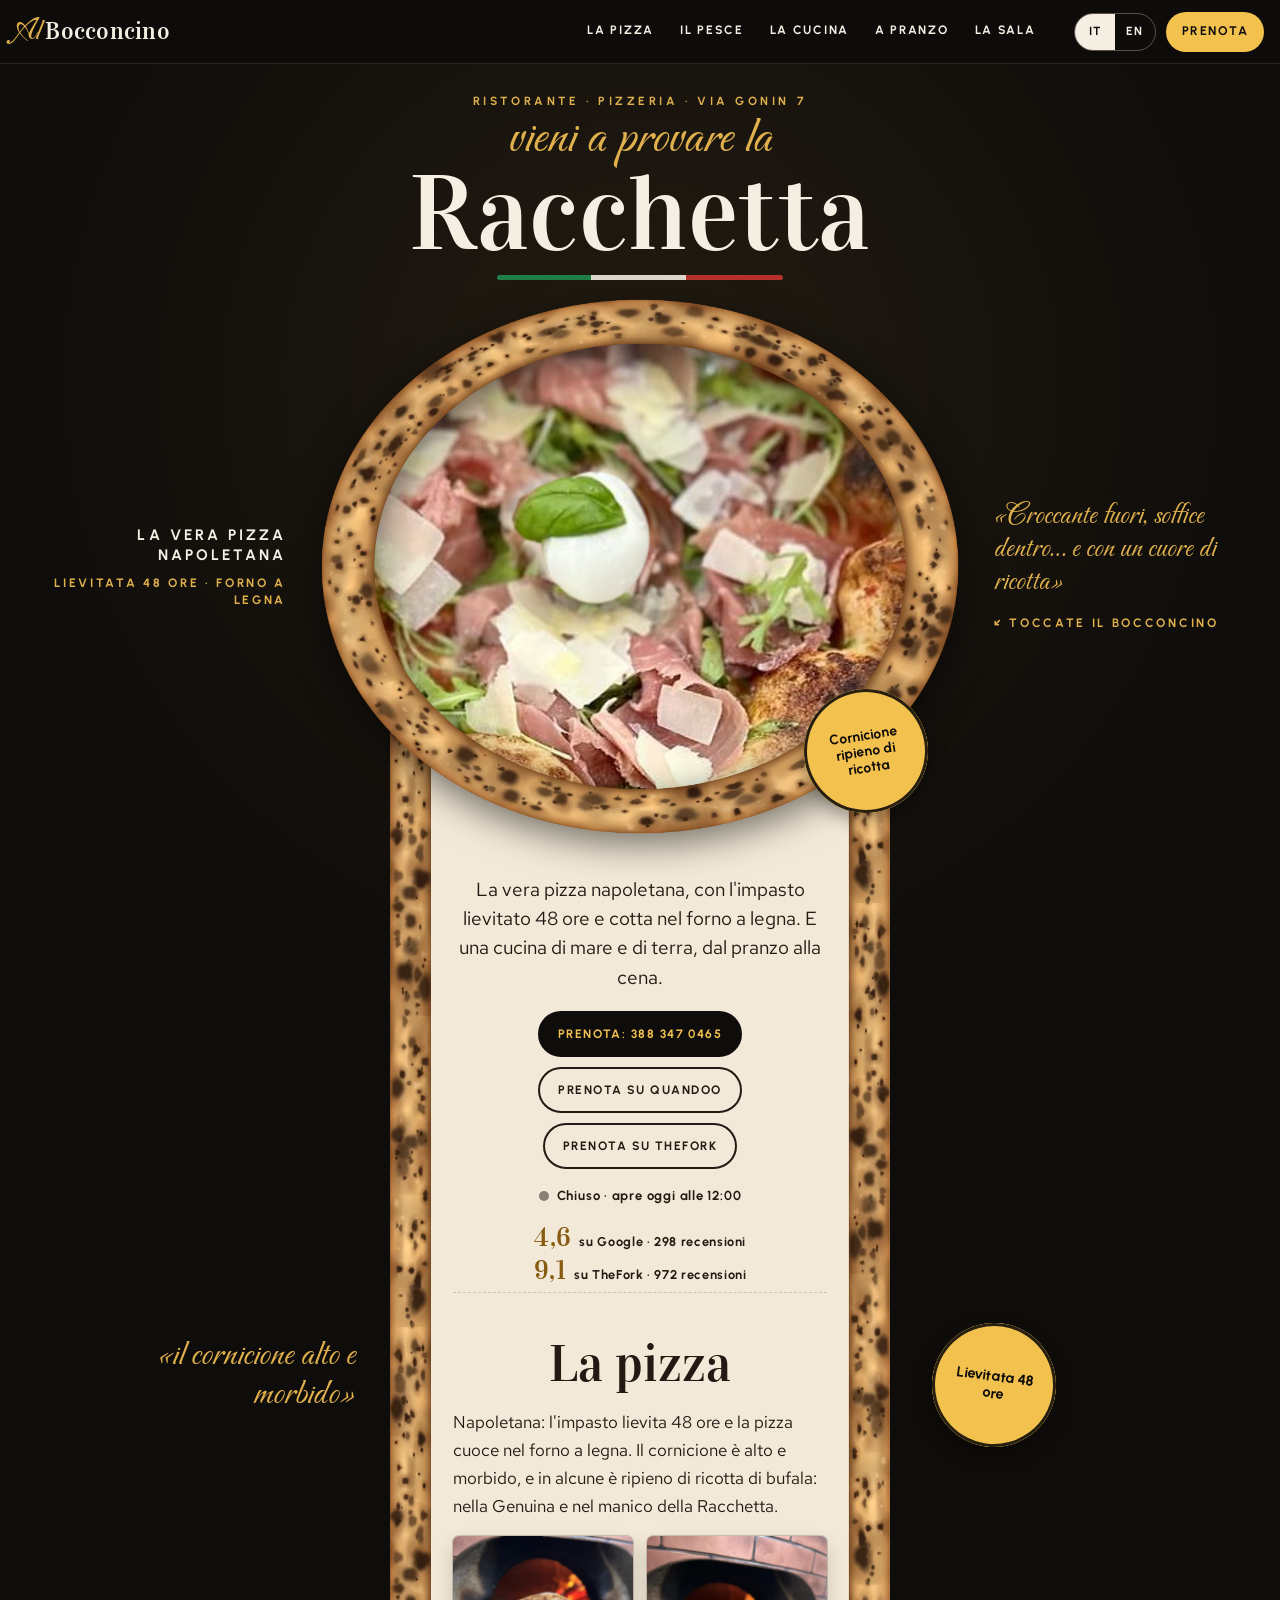
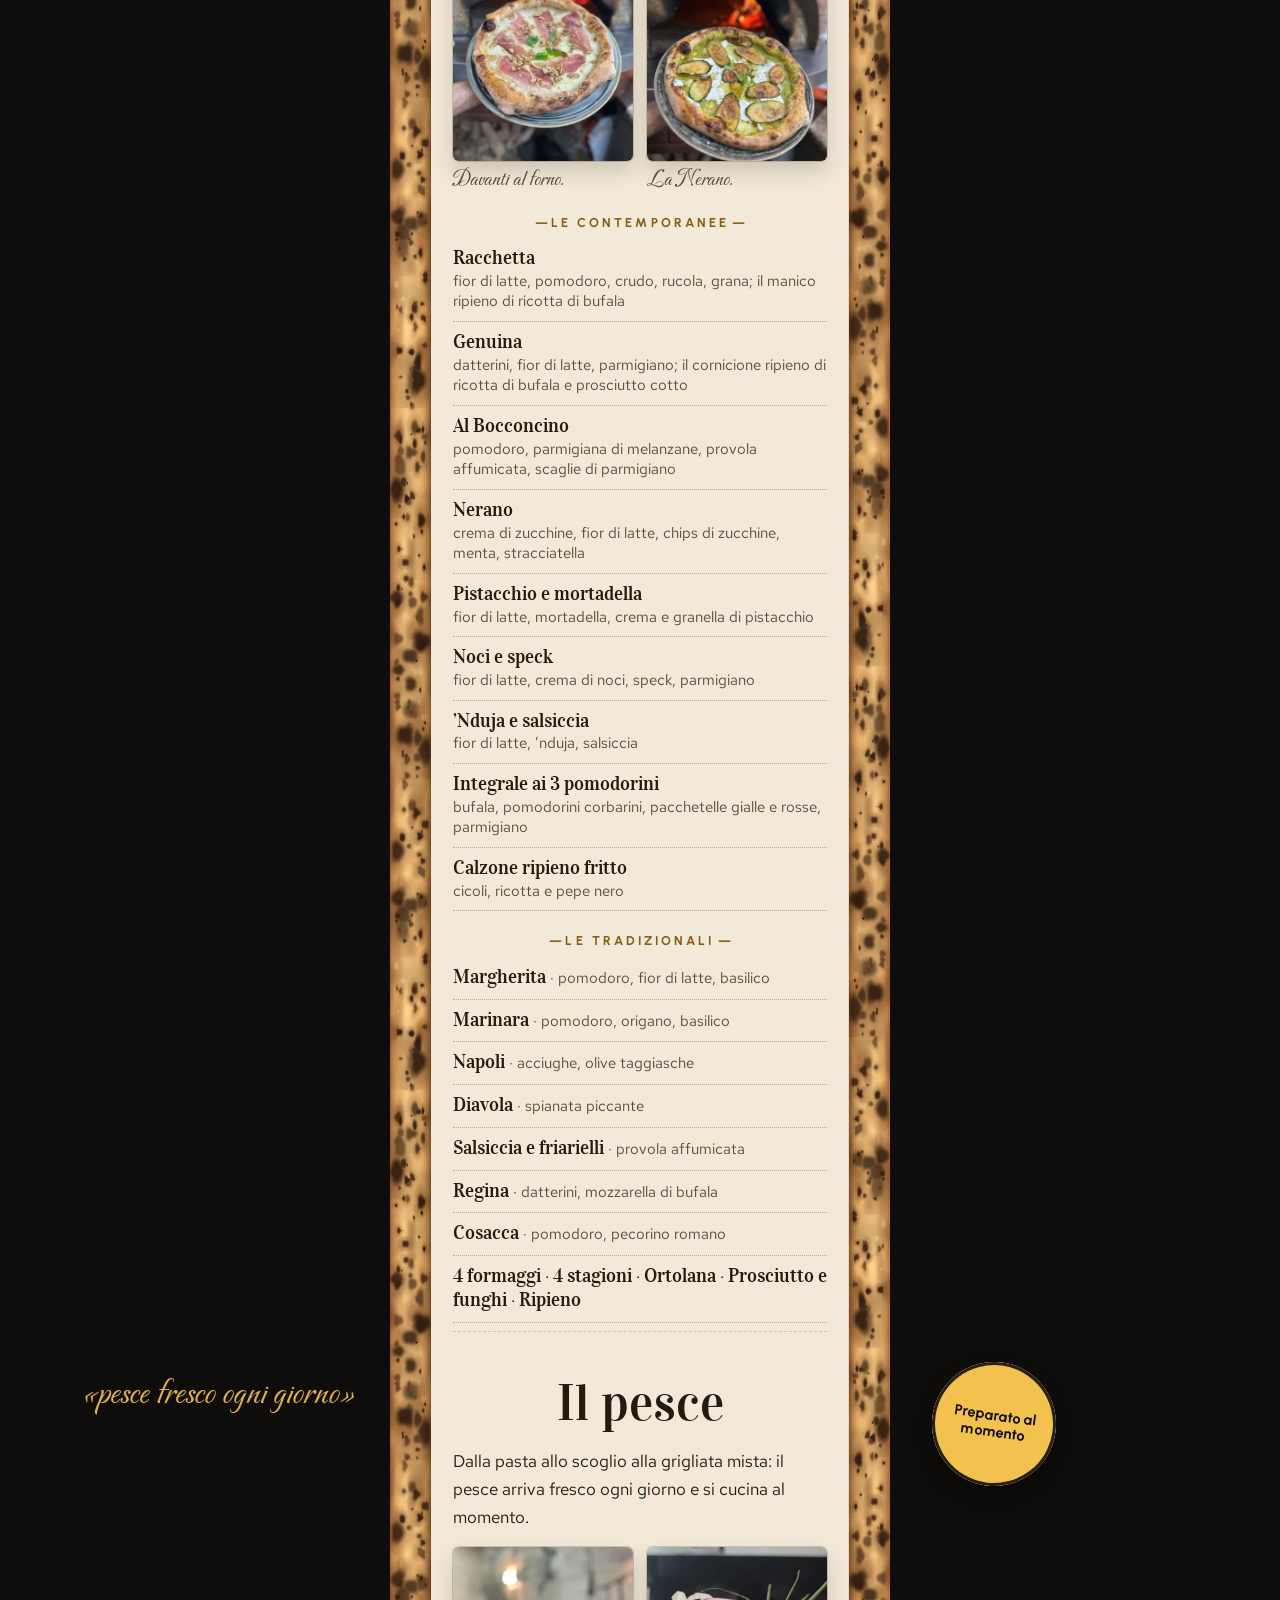
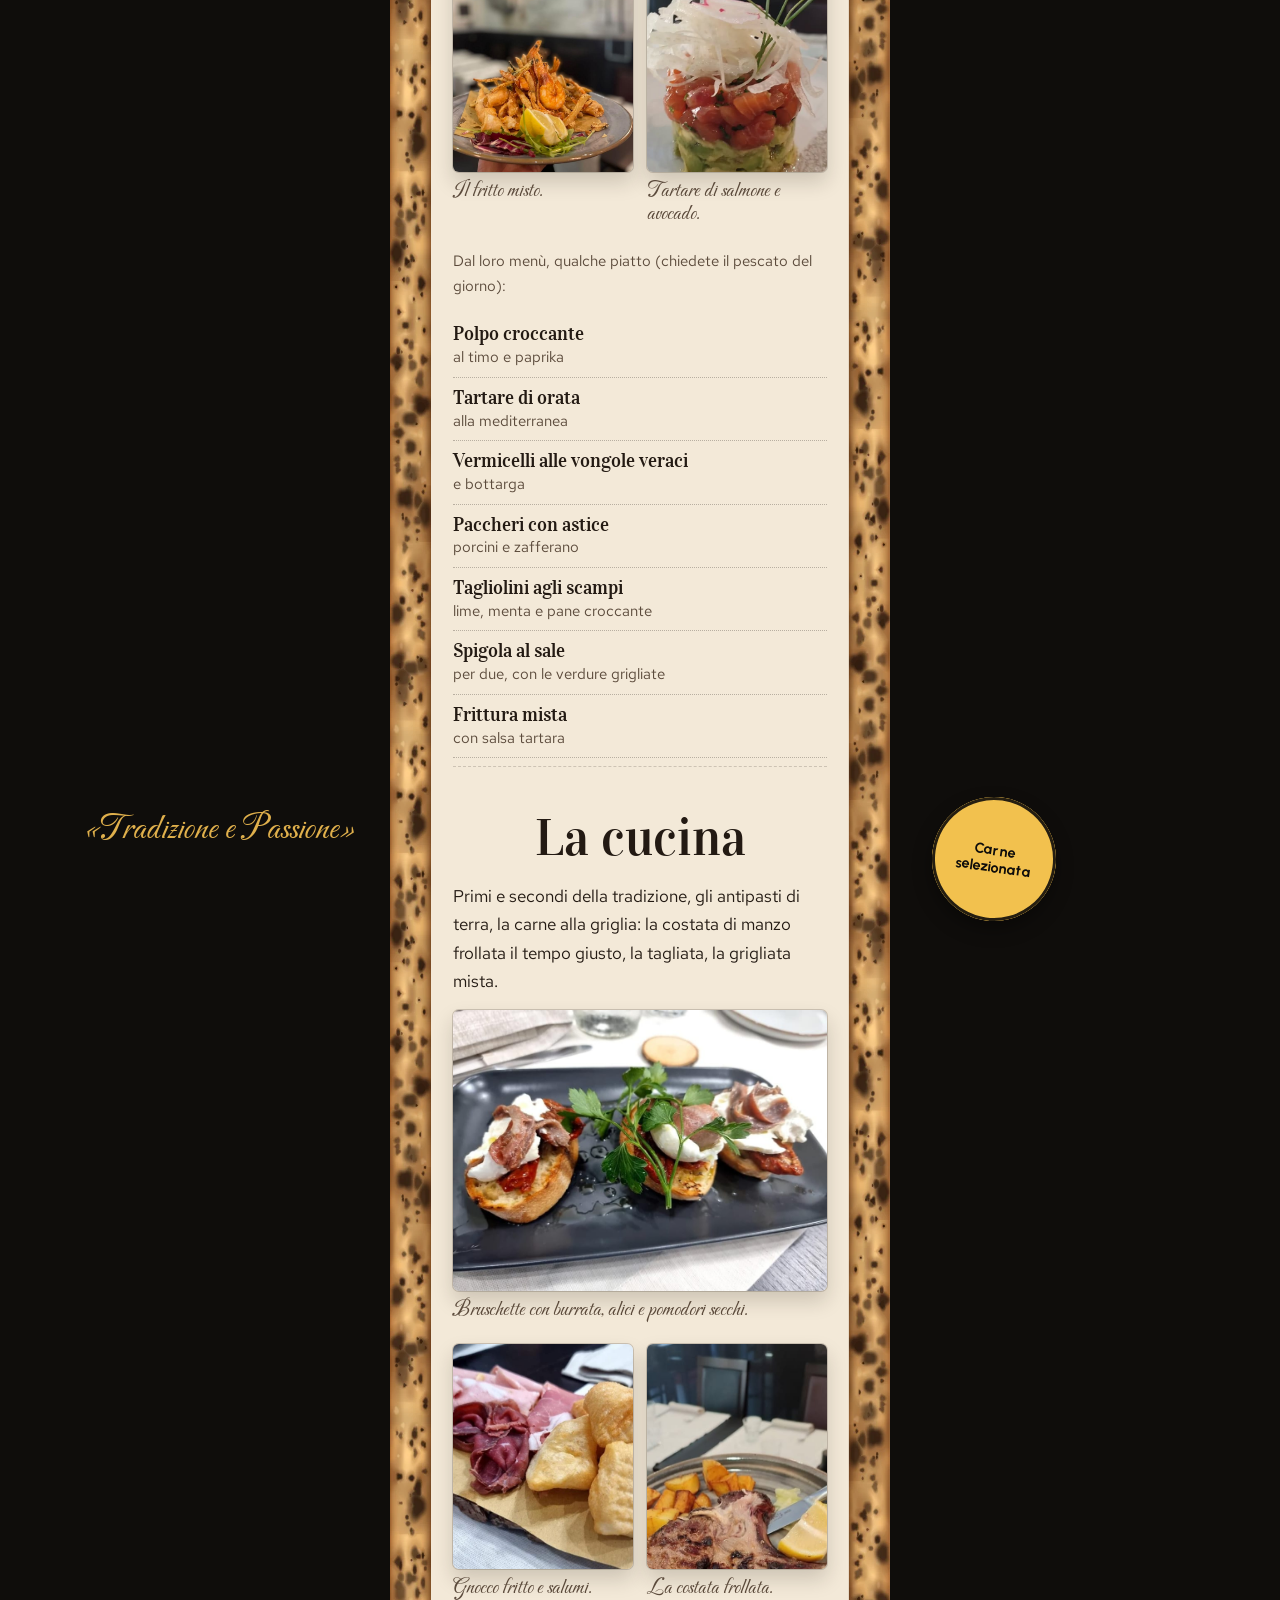
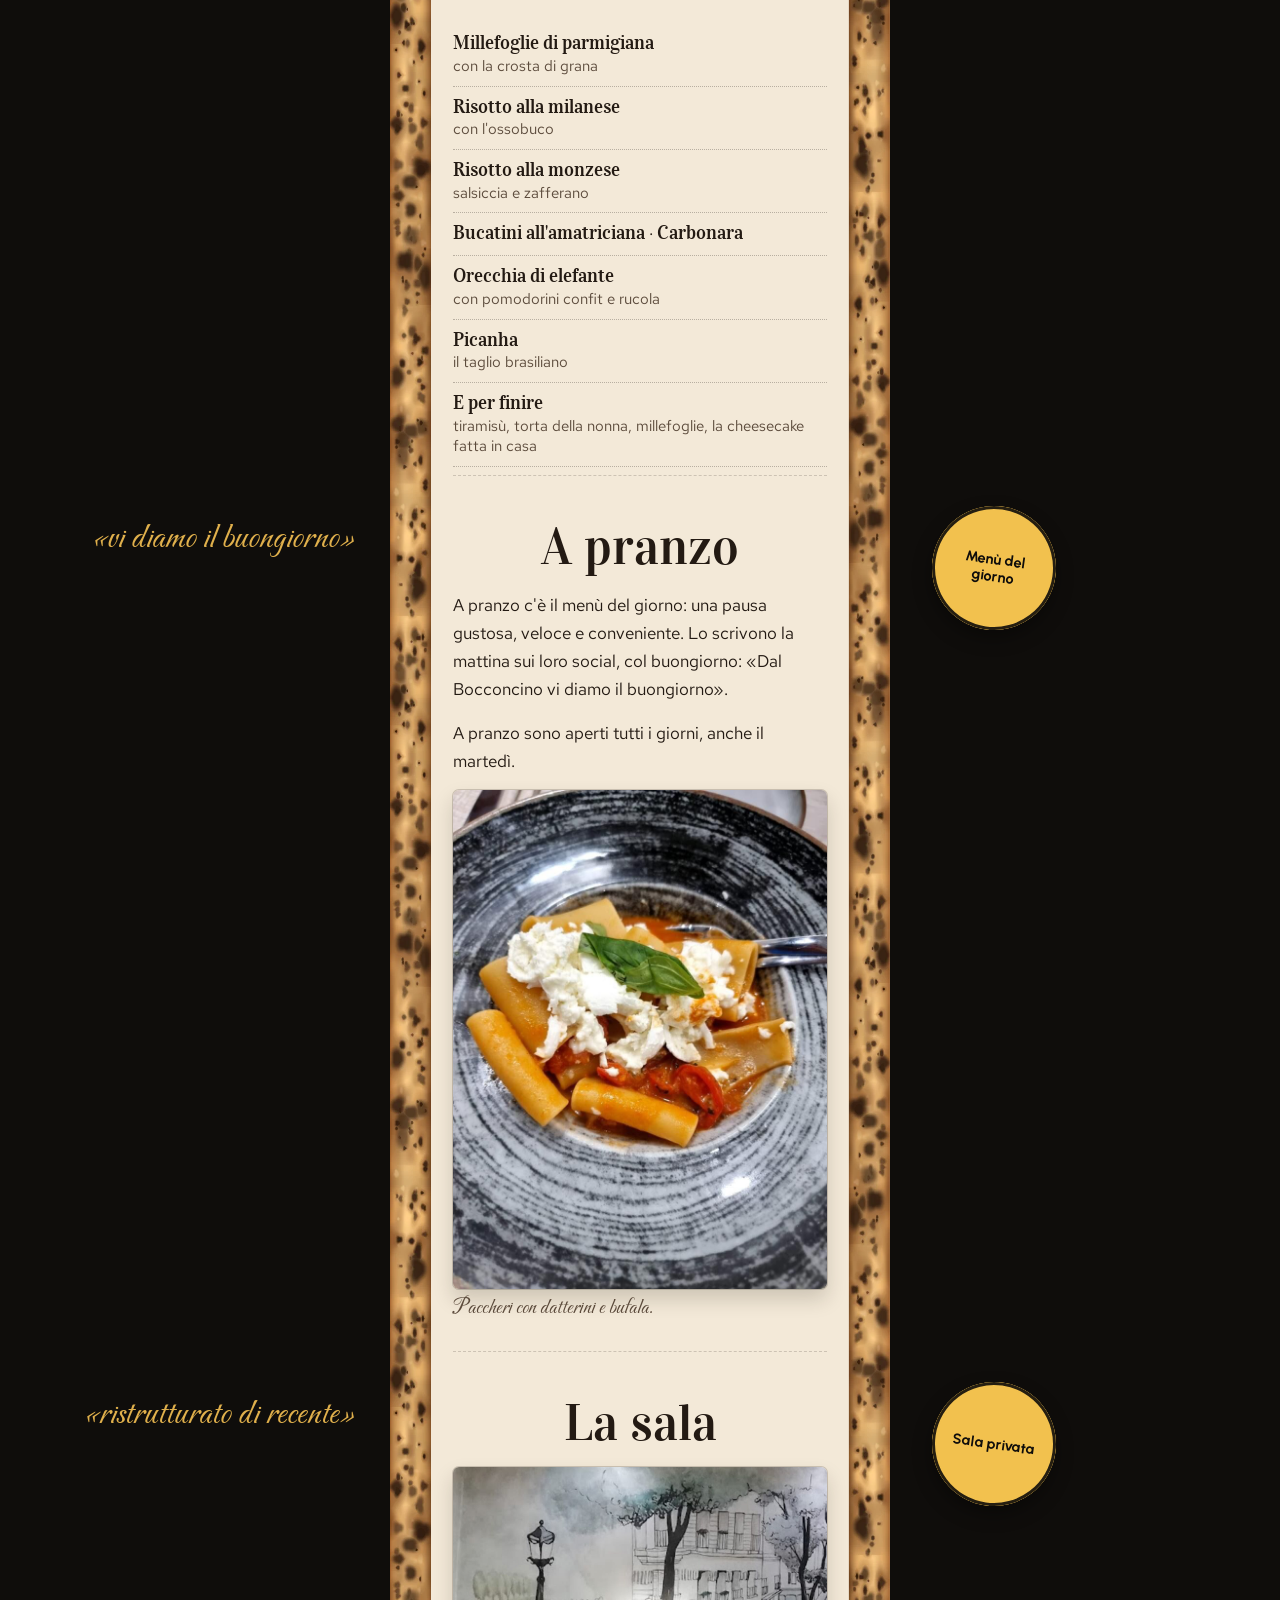
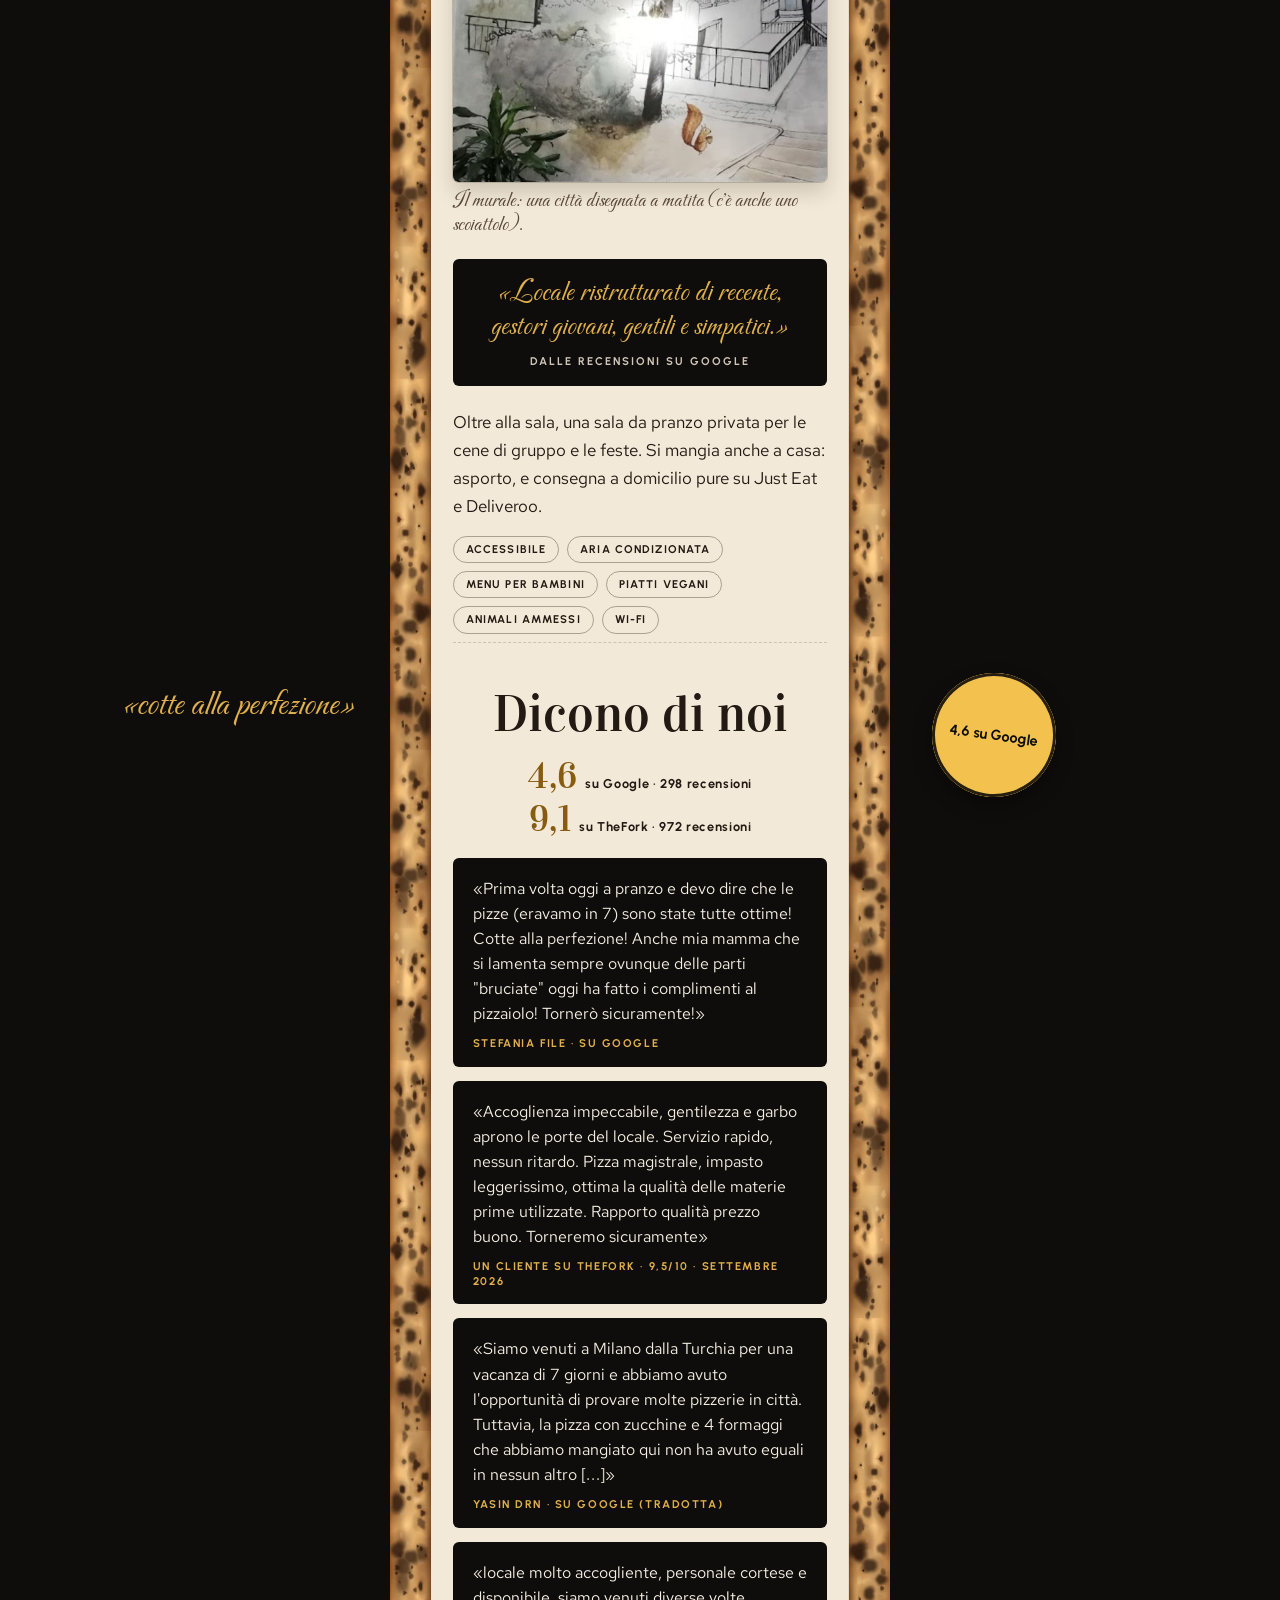
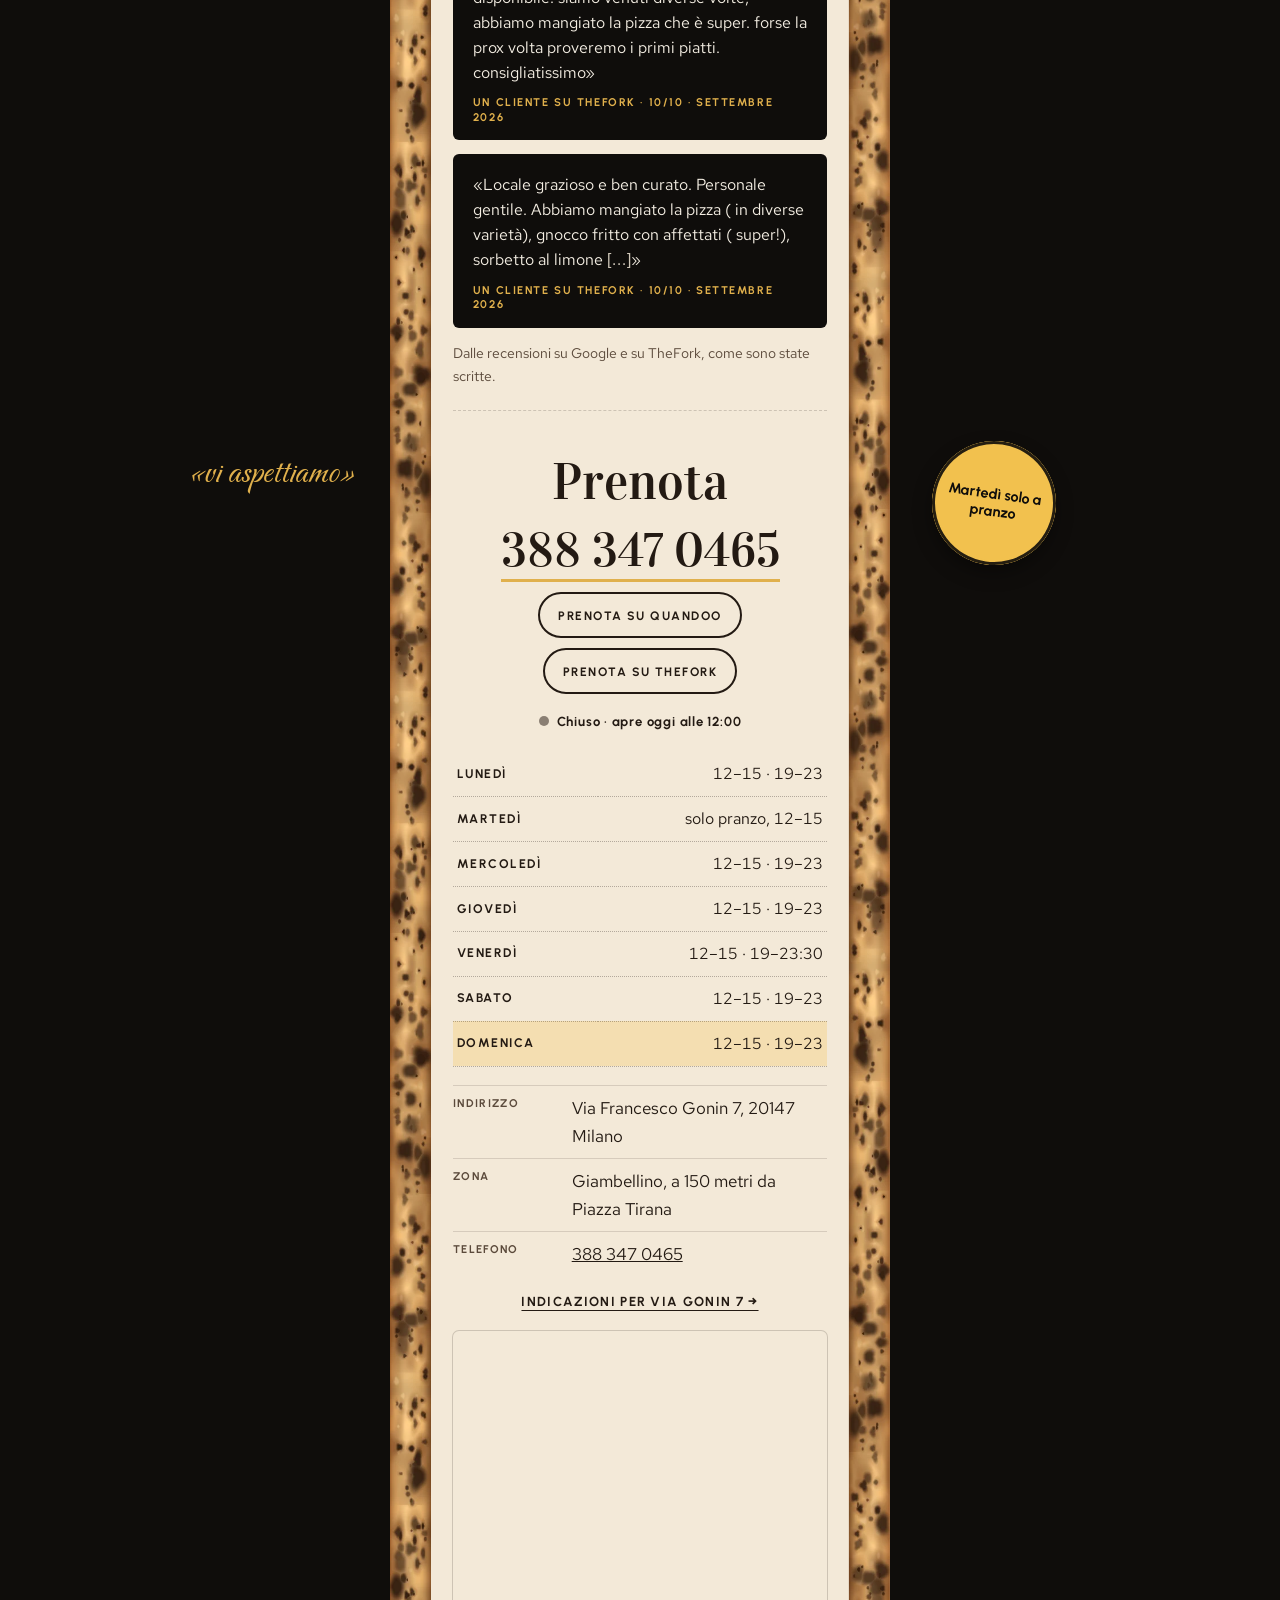
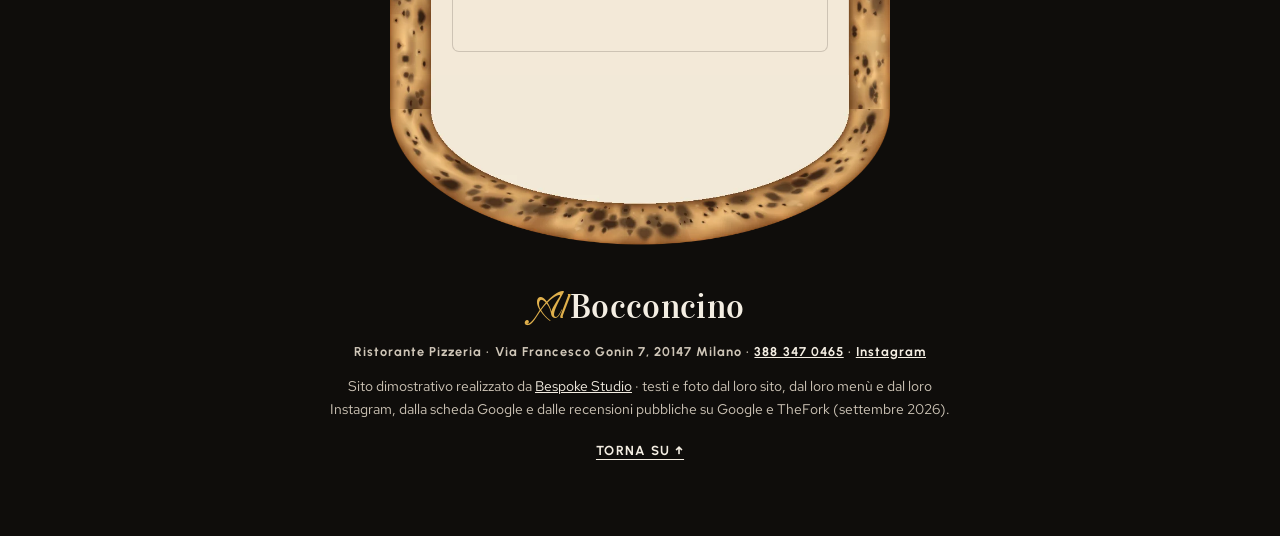
==== index.html @ 48e96467 "Al Bocconcino, Via Gonin 7 — «Vieni a provare la Racchetta.» La pagina è la Racchetta vista dall'alt" ====
<!DOCTYPE html>
<html lang="it" class="no-js">
<head>
<meta charset="utf-8">
<meta name="viewport" content="width=device-width, initial-scale=1">
<script>(function(d){d.classList.remove('no-js');if(!matchMedia('(prefers-reduced-motion: reduce)').matches){d.classList.add('firma-attesa');setTimeout(function(){if(!window.__pallaPronta)d.classList.remove('firma-attesa')},2500)}})(document.documentElement)</script>
<title>Al Bocconcino — Ristorante Pizzeria in Via Gonin 7, Milano · la Racchetta</title>
<meta name="description" content="Al Bocconcino, ristorante pizzeria in Via Francesco Gonin 7 (Giambellino, Milano): la vera pizza napoletana lievitata 48 ore e cotta nel forno a legna, la Racchetta col manico ripieno di ricotta, pesce fresco, carne, il menù del giorno a pranzo. Prenota: 388 347 0465.">
<link rel="canonical" href="https://rotenzark.github.io/al-bocconcino/">
<meta property="og:type" content="website">
<meta property="og:title" content="Al Bocconcino — Vieni a provare la Racchetta.">
<meta property="og:description" content="La vera pizza napoletana, lievitata 48 ore e cotta nel forno a legna. Via Francesco Gonin 7, Milano. Prenota: 388 347 0465.">
<meta property="og:image" content="https://rotenzark.github.io/al-bocconcino/img/og.jpg">
<meta property="og:url" content="https://rotenzark.github.io/al-bocconcino/">
<meta property="og:locale" content="it_IT">
<meta name="twitter:card" content="summary_large_image">
<meta name="theme-color" content="#0F0D0B">
<link rel="icon" href="img/favicon.svg" type="image/svg+xml">
<link rel="icon" href="img/favicon-32.png" sizes="32x32" type="image/png">
<link rel="apple-touch-icon" href="img/apple-touch-icon.png">
<link rel="preconnect" href="https://fonts.googleapis.com">
<link rel="preconnect" href="https://fonts.gstatic.com" crossorigin>
<link href="https://fonts.googleapis.com/css2?family=Carattere&amp;family=Red+Hat+Text:ital,wght@0,400;0,500;0,700;1,400&amp;family=Urbanist:wght@600;700&amp;family=Vidaloka&amp;display=swap" rel="stylesheet">
<link rel="stylesheet" href="css/styles.css?v=1">
<!-- BOCCONCINO:INIZIO -->
<style>:root{--foto-off:7%;--foto-lato:86%}.bocconcino{left:29.2%;top:30.995%;width:24%;height:27.083%}.bocconcino__img{transform-origin:57.5% 94.74%}.bocconcino__ombra{left:57.5%;top:94.74%}</style>
<!-- BOCCONCINO:FINE -->
<script src="https://cdn.jsdelivr.net/npm/gsap@3.12.5/dist/gsap.min.js" defer></script>
<script src="https://cdn.jsdelivr.net/npm/gsap@3.12.5/dist/ScrollTrigger.min.js" defer></script>
<script src="js/main.js?v=1" defer></script>
<script type="application/ld+json">
{"@context":"https://schema.org","@type":"Restaurant","name":"Al Bocconcino Ristorante Pizzeria","alternateName":["Al Bocconcino"],"description":"Ristorante pizzeria in Via Francesco Gonin 7 a Milano: pizza napoletana lievitata 48 ore e cotta nel forno a legna, la Racchetta col manico ripieno di ricotta, pesce fresco, carne selezionata, cucina italiana tradizionale, menù del giorno a pranzo.","url":"https://rotenzark.github.io/al-bocconcino/","image":"https://rotenzark.github.io/al-bocconcino/img/og.jpg","telephone":"+39 388 347 0465","servesCuisine":["Pizza napoletana","Italiana","Pesce","Carne"],"priceRange":"€€","acceptsReservations":true,"address":{"@type":"PostalAddress","streetAddress":"Via Francesco Gonin 7","postalCode":"20147","addressLocality":"Milano","addressRegion":"MI","addressCountry":"IT"},"geo":{"@type":"GeoCoordinates","latitude":45.4438262,"longitude":9.1278366},"openingHoursSpecification":[{"@type":"OpeningHoursSpecification","dayOfWeek":["Monday","Tuesday","Wednesday","Thursday","Friday","Saturday","Sunday"],"opens":"12:00","closes":"15:00"},{"@type":"OpeningHoursSpecification","dayOfWeek":["Monday","Wednesday","Thursday","Saturday","Sunday"],"opens":"19:00","closes":"23:00"},{"@type":"OpeningHoursSpecification","dayOfWeek":"Friday","opens":"19:00","closes":"23:30"}],"sameAs":["https://www.instagram.com/ristorante_albocconcino/","https://al-bocconcino.eatbu.com/"]}
</script>
<script type="application/ld+json">
{"@context":"https://schema.org","@type":"FAQPage","mainEntity":[
{"@type":"Question","name":"Come si prenota da Al Bocconcino?","acceptedAnswer":{"@type":"Answer","text":"Al telefono, 388 347 0465, oppure online su Quandoo o su TheFork."}},
{"@type":"Question","name":"Quali sono gli orari?","acceptedAnswer":{"@type":"Answer","text":"Tutti i giorni a pranzo, 12–15; la sera 19–23, il venerdì fino alle 23:30. Il martedì solo a pranzo."}},
{"@type":"Question","name":"Che cos'è la Racchetta?","acceptedAnswer":{"@type":"Answer","text":"Una pizza napoletana a forma di racchetta: fior di latte, pomodoro, crudo, rucola e grana, e il manico ripieno di ricotta di bufala."}},
{"@type":"Question","name":"Fate asporto e consegna?","acceptedAnswer":{"@type":"Answer","text":"Sì: asporto, e consegna a domicilio anche su Just Eat e Deliveroo."}}
]}
</script>
</head>
<body>

<a class="salta-al-testo" href="#pizza" data-i18n="m.salta">Vai al contenuto</a>

<header class="testata">
  <a class="marchio" href="#racchetta" aria-label="Al Bocconcino, torna all'inizio" data-i18n-aria="m.top">
    <span class="marchio__al">Al</span><span class="marchio__nome">Bocconcino</span>
  </a>
  <nav id="mainNav" class="voci" aria-label="Sezioni" data-i18n-aria="m.sezioni">
    <a href="#pizza" data-i18n="v.pizza">La pizza</a>
    <a href="#pesce" data-i18n="v.pesce">Il pesce</a>
    <a href="#cucina" data-i18n="v.cucina">La cucina</a>
    <a href="#pranzo" data-i18n="v.pranzo">A pranzo</a>
    <a href="#sala" data-i18n="v.sala">La sala</a>
  </nav>
  <div class="testata__destra">
    <div class="lingue" role="group" aria-label="Lingua" data-i18n-aria="m.lingua">
      <button type="button" data-lang="it" aria-pressed="true">IT</button>
      <button type="button" data-lang="en" aria-pressed="false">EN</button>
    </div>
    <a class="testata__prenota" href="tel:+393883470465"><span data-i18n="t.prenota">Prenota</span></a>
    <button id="burger" class="burger" type="button" aria-expanded="false" aria-controls="indiceMobile" aria-label="Apri il menu" data-i18n-aria="m.menu"><span></span><span></span><span></span></button>
  </div>
</header>

<nav id="indiceMobile" class="indice-mobile" hidden aria-label="Sezioni" data-i18n-aria="m.sezioni">
  <a href="#pizza" data-i18n="v.pizza">La pizza</a>
  <a href="#pesce" data-i18n="v.pesce">Il pesce</a>
  <a href="#cucina" data-i18n="v.cucina">La cucina</a>
  <a href="#pranzo" data-i18n="v.pranzo">A pranzo</a>
  <a href="#sala" data-i18n="v.sala">La sala</a>
  <a href="#prenota" data-i18n="v.prenota">Prenota</a>
</nav>

<main>

<!-- ══════ LA TESTA — la loro locandina: il titolo, la Racchetta vista dall'alto, le note intorno ══════ -->
<section id="racchetta" class="locandina" aria-labelledby="titolo">
  <p class="locandina__sopra" data-i18n="h.sopra">Ristorante · Pizzeria · Via Gonin 7</p>
  <h1 id="titolo" class="locandina__titolo"><span class="corsivo" data-i18n="h.corsivo">vieni a provare la</span> <span class="locandina__nome" data-i18n="h.nome">Racchetta</span></h1>
  <div class="locandina__riga">
    <p class="nota nota--sx"><span class="nota__maiusc" data-i18n="h.n1">La vera pizza napoletana</span><span class="nota__piccola" data-i18n="h.n2">lievitata 48 ore · forno a legna</span></p>
    <div class="testa" id="testa">
      <div class="testa__dentro">
        <img class="testa__foto" src="img/testa.jpg" width="720" height="606" fetchpriority="high" alt="La Racchetta vista dall'alto: crudo, scaglie di grana e rucola sulla pizza, e al centro un bocconcino di mozzarella con una foglia di basilico" data-i18n-alt="h.alt">
        <img class="testa__anello" src="img/anello.webp" width="1120" height="940" alt="">
        <span class="bocconcino" id="bocconcino" data-i18n-aria="h.palla" aria-label="Il bocconcino: toccatelo, palleggia">
          <span class="bocconcino__ombra"></span>
          <img class="bocconcino__img" src="img/bocconcino.png" width="201" height="191" alt="">
        </span>
      </div>
      <p class="bollino bollino--testa"><span data-i18n="h.bollino">Cornicione ripieno di ricotta</span></p>
    </div>
    <p class="nota nota--dx"><span class="nota__corsivo" data-i18n="h.n3">«Croccante fuori, soffice dentro… e con un cuore di ricotta»</span><span class="nota__piccola nota__suggerimento" data-i18n="h.n4">toccate il bocconcino</span></p>
  </div>
</section>

<!-- ══════ IL MANICO — tutto il resto del sito ══════ -->
<div class="manico">

  <section class="cap cap--apertura" aria-label="Prenotare" data-i18n-aria="a.aria">
    <p class="cap__lede" data-i18n="a.lede">La vera pizza napoletana, con l'impasto lievitato 48 ore e cotta nel forno a legna. E una cucina di mare e di terra, dal pranzo alla cena.</p>
    <div class="azioni">
      <a class="bottone bottone--pieno" href="tel:+393883470465"><span data-i18n="a.tel">Prenota: 388 347 0465</span></a>
      <a class="bottone" href="https://social.quandoo.com/en/groups/al-bocconcino-ristorante-pizzeria-101520" target="_blank" rel="noopener"><span data-i18n="a.quandoo">Prenota su Quandoo</span></a>
      <a class="bottone" href="https://www.thefork.it/ristorante/al-bocconcino-r810154" target="_blank" rel="noopener"><span data-i18n="a.thefork">Prenota su TheFork</span></a>
    </div>
    <p class="stato-riga"><span class="stato" id="orarioStato">Pranzo e cena; il martedì solo a pranzo</span></p>
    <p class="voti"><a href="#recensioni"><b>4,6</b> <span data-i18n="a.vg">su Google · 298 recensioni</span></a><a href="#recensioni"><b>9,1</b> <span data-i18n="a.vt">su TheFork · 972 recensioni</span></a></p>
    <p class="suggerimento-mobile corsivo" data-i18n="a.sugg">(toccate il bocconcino)</p>
  </section>

  <section id="pizza" class="cap" aria-labelledby="t-pizza">
    <p class="cap__nota corsivo" data-i18n="c1.nota">«il cornicione alto e morbido»</p>
    <h2 id="t-pizza" class="cap__titolo" data-i18n="c1.t">La pizza</h2>
    <p class="bollino bollino--cap"><span data-i18n="c1.bollino">Lievitata 48 ore</span></p>
    <div class="cap__testo reveal">
      <p data-i18n="c1.p1">Napoletana: l'impasto lievita 48 ore e la pizza cuoce nel forno a legna. Il cornicione è alto e morbido, e in alcune è ripieno di ricotta di bufala: nella Genuina e nel manico della Racchetta.</p>
    </div>
    <div class="coppia reveal">
      <figure class="foto">
        <button class="foto__apri" type="button" data-full="img/pizza-forno.jpg" aria-label="Ingrandisci la foto" data-i18n-aria="m.ingrandisci"><img src="img/pizza-forno.jpg" width="800" height="1000" alt="Una pizza col crudo, le noci e il basilico tenuta davanti al forno a legna acceso" data-i18n-alt="c1.alt1"></button>
        <figcaption data-i18n="c1.cap1">Davanti al forno.</figcaption>
      </figure>
      <figure class="foto">
        <button class="foto__apri" type="button" data-full="img/nerano.jpg" aria-label="Ingrandisci la foto" data-i18n-aria="m.ingrandisci"><img src="img/nerano.jpg" width="800" height="1000" alt="La Nerano davanti al forno: crema di zucchine, zucchine dorate e stracciatella, il cornicione alto" data-i18n-alt="c1.alt2"></button>
        <figcaption data-i18n="c1.cap2">La Nerano.</figcaption>
      </figure>
    </div>
    <div class="menu reveal">
      <h3 class="menu__titolo" data-i18n="c1.m1">Le contemporanee</h3>
      <ul class="menu__lista">
        <li><b>Racchetta</b> <span data-i18n="c1.racchetta">fior di latte, pomodoro, crudo, rucola, grana; il manico ripieno di ricotta di bufala</span></li>
        <li><b>Genuina</b> <span data-i18n="c1.genuina">datterini, fior di latte, parmigiano; il cornicione ripieno di ricotta di bufala e prosciutto cotto</span></li>
        <li><b>Al Bocconcino</b> <span data-i18n="c1.bocconcino">pomodoro, parmigiana di melanzane, provola affumicata, scaglie di parmigiano</span></li>
        <li><b>Nerano</b> <span data-i18n="c1.nerano">crema di zucchine, fior di latte, chips di zucchine, menta, stracciatella</span></li>
        <li><b>Pistacchio e mortadella</b> <span data-i18n="c1.pistacchio">fior di latte, mortadella, crema e granella di pistacchio</span></li>
        <li><b>Noci e speck</b> <span data-i18n="c1.noci">fior di latte, crema di noci, speck, parmigiano</span></li>
        <li><b>’Nduja e salsiccia</b> <span data-i18n="c1.nduja">fior di latte, ’nduja, salsiccia</span></li>
        <li><b>Integrale ai 3 pomodorini</b> <span data-i18n="c1.integrale">bufala, pomodorini corbarini, pacchetelle gialle e rosse, parmigiano</span></li>
        <li><b>Calzone ripieno fritto</b> <span data-i18n="c1.calzone">cicoli, ricotta e pepe nero</span></li>
      </ul>
      <h3 class="menu__titolo" data-i18n="c1.m2">Le tradizionali</h3>
      <ul class="menu__lista menu__lista--corta">
        <li><b>Margherita</b> <span data-i18n="c1.margherita">pomodoro, fior di latte, basilico</span></li>
        <li><b>Marinara</b> <span data-i18n="c1.marinara">pomodoro, origano, basilico</span></li>
        <li><b>Napoli</b> <span data-i18n="c1.napoli">acciughe, olive taggiasche</span></li>
        <li><b>Diavola</b> <span data-i18n="c1.diavola">spianata piccante</span></li>
        <li><b>Salsiccia e friarielli</b> <span data-i18n="c1.friarielli">provola affumicata</span></li>
        <li><b>Regina</b> <span data-i18n="c1.regina">datterini, mozzarella di bufala</span></li>
        <li><b>Cosacca</b> <span data-i18n="c1.cosacca">pomodoro, pecorino romano</span></li>
        <li><b>4 formaggi</b> · <b>4 stagioni</b> · <b>Ortolana</b> · <b>Prosciutto e funghi</b> · <b>Ripieno</b></li>
      </ul>
    </div>
  </section>

  <section id="pesce" class="cap" aria-labelledby="t-pesce">
    <p class="cap__nota corsivo" data-i18n="c2.nota">«pesce fresco ogni giorno»</p>
    <h2 id="t-pesce" class="cap__titolo" data-i18n="c2.t">Il pesce</h2>
    <p class="bollino bollino--cap"><span data-i18n="c2.bollino">Preparato al momento</span></p>
    <div class="cap__testo reveal">
      <p data-i18n="c2.p1">Dalla pasta allo scoglio alla grigliata mista: il pesce arriva fresco ogni giorno e si cucina al momento.</p>
    </div>
    <div class="coppia reveal">
      <figure class="foto">
        <button class="foto__apri" type="button" data-full="img/fritto.jpg" aria-label="Ingrandisci la foto" data-i18n-aria="m.ingrandisci"><img src="img/fritto.jpg" width="800" height="866" alt="Il fritto misto: gamberi, calamari e verdure fritte con uno spicchio di limone, portato in sala" data-i18n-alt="c2.alt1"></button>
        <figcaption data-i18n="c2.cap1">Il fritto misto.</figcaption>
      </figure>
      <figure class="foto">
        <button class="foto__apri" type="button" data-full="img/tartare.jpg" aria-label="Ingrandisci la foto" data-i18n-aria="m.ingrandisci"><img src="img/tartare.jpg" width="640" height="640" alt="La tartare di salmone su un letto di avocado, con il ravanello a fili sopra" data-i18n-alt="c2.alt2"></button>
        <figcaption data-i18n="c2.cap2">Tartare di salmone e avocado.</figcaption>
      </figure>
    </div>
    <div class="menu reveal">
      <p class="menu__nota" data-i18n="c2.menu">Dal loro menù, qualche piatto (chiedete il pescato del giorno):</p>
      <ul class="menu__lista">
        <li><b data-i18n="c2.d1">Polpo croccante</b> <span data-i18n="c2.d1s">al timo e paprika</span></li>
        <li><b data-i18n="c2.d2">Tartare di orata</b> <span data-i18n="c2.d2s">alla mediterranea</span></li>
        <li><b data-i18n="c2.d3">Vermicelli alle vongole veraci</b> <span data-i18n="c2.d3s">e bottarga</span></li>
        <li><b data-i18n="c2.d4">Paccheri con astice</b> <span data-i18n="c2.d4s">porcini e zafferano</span></li>
        <li><b data-i18n="c2.d5">Tagliolini agli scampi</b> <span data-i18n="c2.d5s">lime, menta e pane croccante</span></li>
        <li><b data-i18n="c2.d6">Spigola al sale</b> <span data-i18n="c2.d6s">per due, con le verdure grigliate</span></li>
        <li><b data-i18n="c2.d7">Frittura mista</b> <span data-i18n="c2.d7s">con salsa tartara</span></li>
      </ul>
    </div>
  </section>

  <section id="cucina" class="cap" aria-labelledby="t-cucina">
    <p class="cap__nota corsivo" data-i18n="c3.nota">«Tradizione e Passione»</p>
    <h2 id="t-cucina" class="cap__titolo" data-i18n="c3.t">La cucina</h2>
    <p class="bollino bollino--cap"><span data-i18n="c3.bollino">Carne selezionata</span></p>
    <div class="cap__testo reveal">
      <p data-i18n="c3.p1">Primi e secondi della tradizione, gli antipasti di terra, la carne alla griglia: la costata di manzo frollata il tempo giusto, la tagliata, la grigliata mista.</p>
    </div>
    <figure class="foto foto--larga reveal">
      <button class="foto__apri" type="button" data-full="img/bruschette.jpg" aria-label="Ingrandisci la foto" data-i18n-aria="m.ingrandisci"><img src="img/bruschette.jpg" width="900" height="675" alt="Tre bruschette con burrata, alici e pomodori secchi, e il prezzemolo, su un piatto nero" data-i18n-alt="c3.alt1"></button>
      <figcaption data-i18n="c3.cap1">Bruschette con burrata, alici e pomodori secchi.</figcaption>
    </figure>
    <div class="coppia reveal">
      <figure class="foto">
        <button class="foto__apri" type="button" data-full="img/gnocco.jpg" aria-label="Ingrandisci la foto" data-i18n-aria="m.ingrandisci"><img src="img/gnocco.jpg" width="900" height="600" alt="Gnocco fritto e salumi sul tagliere di legno" data-i18n-alt="c3.alt2"></button>
        <figcaption data-i18n="c3.cap2">Gnocco fritto e salumi.</figcaption>
      </figure>
      <figure class="foto">
        <button class="foto__apri" type="button" data-full="img/costata.jpg" aria-label="Ingrandisci la foto" data-i18n-aria="m.ingrandisci"><img src="img/costata.jpg" width="512" height="512" alt="La costata alla griglia con le patate al forno e il limone" data-i18n-alt="c3.alt3"></button>
        <figcaption data-i18n="c3.cap3">La costata frollata.</figcaption>
      </figure>
    </div>
    <div class="menu reveal">
      <ul class="menu__lista">
        <li><b data-i18n="c3.d1">Millefoglie di parmigiana</b> <span data-i18n="c3.d1s">con la crosta di grana</span></li>
        <li><b data-i18n="c3.d2">Risotto alla milanese</b> <span data-i18n="c3.d2s">con l'ossobuco</span></li>
        <li><b data-i18n="c3.d3">Risotto alla monzese</b> <span data-i18n="c3.d3s">salsiccia e zafferano</span></li>
        <li><b data-i18n="c3.d4">Bucatini all'amatriciana</b> · <b data-i18n="c3.d5">Carbonara</b></li>
        <li><b data-i18n="c3.d6">Orecchia di elefante</b> <span data-i18n="c3.d6s">con pomodorini confit e rucola</span></li>
        <li><b data-i18n="c3.d7">Picanha</b> <span data-i18n="c3.d7s">il taglio brasiliano</span></li>
        <li><b data-i18n="c3.d8">E per finire</b> <span data-i18n="c3.d8s">tiramisù, torta della nonna, millefoglie, la cheesecake fatta in casa</span></li>
      </ul>
    </div>
  </section>

  <section id="pranzo" class="cap" aria-labelledby="t-pranzo">
    <p class="cap__nota corsivo" data-i18n="c4.nota">«vi diamo il buongiorno»</p>
    <h2 id="t-pranzo" class="cap__titolo" data-i18n="c4.t">A pranzo</h2>
    <p class="bollino bollino--cap"><span data-i18n="c4.bollino">Menù del giorno</span></p>
    <div class="cap__testo reveal">
      <p data-i18n="c4.p1">A pranzo c'è il menù del giorno: una pausa gustosa, veloce e conveniente. Lo scrivono la mattina sui loro social, col buongiorno: «Dal Bocconcino vi diamo il buongiorno».</p>
      <p data-i18n="c4.p2">A pranzo sono aperti tutti i giorni, anche il martedì.</p>
    </div>
    <figure class="foto foto--larga reveal">
      <button class="foto__apri" type="button" data-full="img/paccheri.jpg" aria-label="Ingrandisci la foto" data-i18n-aria="m.ingrandisci"><img src="img/paccheri.jpg" width="768" height="1024" alt="Paccheri con datterini, mozzarella di bufala e una foglia di basilico nel piatto a spirale" data-i18n-alt="c4.alt"></button>
      <figcaption data-i18n="c4.cap">Paccheri con datterini e bufala.</figcaption>
    </figure>
  </section>

  <section id="sala" class="cap" aria-labelledby="t-sala">
    <p class="cap__nota corsivo" data-i18n="c5.nota">«ristrutturato di recente»</p>
    <h2 id="t-sala" class="cap__titolo" data-i18n="c5.t">La sala</h2>
    <p class="bollino bollino--cap"><span data-i18n="c5.bollino">Sala privata</span></p>
    <figure class="foto foto--larga reveal">
      <button class="foto__apri" type="button" data-full="img/sala.jpg" aria-label="Ingrandisci la foto" data-i18n-aria="m.ingrandisci"><img src="img/sala.jpg" width="1100" height="926" alt="Il murale della sala: una città disegnata a matita, un lampione, una scalinata, un palazzo tra gli alberi e uno scoiattolo" data-i18n-alt="c5.alt"></button>
      <figcaption data-i18n="c5.cap">Il murale: una città disegnata a matita (c'è anche uno scoiattolo).</figcaption>
    </figure>
    <blockquote class="citazione reveal">
      <p data-i18n="c5.cit">«Locale ristrutturato di recente, gestori giovani, gentili e simpatici.»</p>
      <footer data-i18n="c5.chi">dalle recensioni su Google</footer>
    </blockquote>
    <div class="cap__testo reveal">
      <p data-i18n="c5.p1">Oltre alla sala, una sala da pranzo privata per le cene di gruppo e le feste. Si mangia anche a casa: asporto, e consegna a domicilio pure su Just Eat e Deliveroo.</p>
      <ul class="servizi">
        <li data-i18n="c5.s1">Accessibile</li>
        <li data-i18n="c5.s2">Aria condizionata</li>
        <li data-i18n="c5.s3">Menu per bambini</li>
        <li data-i18n="c5.s4">Piatti vegani</li>
        <li data-i18n="c5.s5">Animali ammessi</li>
        <li data-i18n="c5.s6">Wi-Fi</li>
      </ul>
    </div>
  </section>

  <section id="recensioni" class="cap" aria-labelledby="t-recensioni">
    <p class="cap__nota corsivo" data-i18n="c6.nota">«cotte alla perfezione»</p>
    <h2 id="t-recensioni" class="cap__titolo" data-i18n="c6.t">Dicono di noi</h2>
    <p class="bollino bollino--cap"><span data-i18n="c6.bollino">4,6 su Google</span></p>
    <p class="voti voti--grandi reveal"><span><b>4,6</b> <span data-i18n="c6.vg">su Google · 298 recensioni</span></span><span><b>9,1</b> <span data-i18n="c6.vt">su TheFork · 972 recensioni</span></span></p>
    <ul class="recensioni">
      <li class="recensione reveal">
        <blockquote><p data-i18n="c6.r1">«Prima volta oggi a pranzo e devo dire che le pizze (eravamo in 7) sono state tutte ottime! Cotte alla perfezione! Anche mia mamma che si lamenta sempre ovunque delle parti "bruciate" oggi ha fatto i complimenti al pizzaiolo! Tornerò sicuramente!»</p></blockquote>
        <p class="recensione__chi">Stefania File · <span data-i18n="c6.su1">su Google</span></p>
      </li>
      <li class="recensione reveal">
        <blockquote><p data-i18n="c6.r2">«Accoglienza impeccabile, gentilezza e garbo aprono le porte del locale. Servizio rapido, nessun ritardo. Pizza magistrale, impasto leggerissimo, ottima la qualità delle materie prime utilizzate. Rapporto qualità prezzo buono. Torneremo sicuramente»</p></blockquote>
        <p class="recensione__chi" data-i18n="c6.su2">Un cliente su TheFork · 9,5/10 · settembre 2026</p>
      </li>
      <li class="recensione reveal">
        <blockquote><p data-i18n="c6.r3">«Siamo venuti a Milano dalla Turchia per una vacanza di 7 giorni e abbiamo avuto l'opportunità di provare molte pizzerie in città. Tuttavia, la pizza con zucchine e 4 formaggi che abbiamo mangiato qui non ha avuto eguali in nessun altro <span class="taglio">[…]</span>»</p></blockquote>
        <p class="recensione__chi">Yasin Drn · <span data-i18n="c6.su3">su Google (tradotta)</span></p>
      </li>
      <li class="recensione reveal">
        <blockquote><p data-i18n="c6.r4">«locale molto accogliente, personale cortese e disponibile. siamo venuti diverse volte, abbiamo mangiato la pizza che è super. forse la prox volta proveremo i primi piatti. consigliatissimo»</p></blockquote>
        <p class="recensione__chi" data-i18n="c6.su4">Un cliente su TheFork · 10/10 · settembre 2026</p>
      </li>
      <li class="recensione reveal">
        <blockquote><p data-i18n="c6.r5">«Locale grazioso e ben curato. Personale gentile. Abbiamo mangiato la pizza ( in diverse varietà), gnocco fritto con affettati ( super!), sorbetto al limone <span class="taglio">[…]</span>»</p></blockquote>
        <p class="recensione__chi" data-i18n="c6.su5">Un cliente su TheFork · 10/10 · settembre 2026</p>
      </li>
    </ul>
    <p class="cap__piccolo" data-i18n="c6.nota2">Dalle recensioni su Google e su TheFork, come sono state scritte.</p>
  </section>

  <section id="prenota" class="cap cap--punta" aria-labelledby="t-prenota">
    <p class="cap__nota corsivo" data-i18n="c7.nota">«vi aspettiamo»</p>
    <h2 id="t-prenota" class="cap__titolo" data-i18n="c7.t">Prenota</h2>
    <p class="bollino bollino--cap"><span data-i18n="c7.bollino">Martedì solo a pranzo</span></p>
    <p class="numerone reveal"><a href="tel:+393883470465">388 347 0465</a></p>
    <div class="azioni reveal">
      <a class="bottone" href="https://social.quandoo.com/en/groups/al-bocconcino-ristorante-pizzeria-101520" target="_blank" rel="noopener"><span data-i18n="a.quandoo">Prenota su Quandoo</span></a>
      <a class="bottone" href="https://www.thefork.it/ristorante/al-bocconcino-r810154" target="_blank" rel="noopener"><span data-i18n="a.thefork">Prenota su TheFork</span></a>
    </div>
    <p class="stato-riga"><span class="stato" id="orarioStato2">&nbsp;</span></p>
    <table class="orari reveal">
      <caption class="sr" data-i18n="c7.cap">Orari di apertura</caption>
      <tbody>
        <tr data-day="1"><th scope="row" data-i18n="g.lun">Lunedì</th><td>12–15 · 19–23</td></tr>
        <tr data-day="2"><th scope="row" data-i18n="g.mar">Martedì</th><td><span data-i18n="g.soloPranzo">solo pranzo</span>, 12–15</td></tr>
        <tr data-day="3"><th scope="row" data-i18n="g.mer">Mercoledì</th><td>12–15 · 19–23</td></tr>
        <tr data-day="4"><th scope="row" data-i18n="g.gio">Giovedì</th><td>12–15 · 19–23</td></tr>
        <tr data-day="5"><th scope="row" data-i18n="g.ven">Venerdì</th><td>12–15 · 19–23:30</td></tr>
        <tr data-day="6"><th scope="row" data-i18n="g.sab">Sabato</th><td>12–15 · 19–23</td></tr>
        <tr data-day="0"><th scope="row" data-i18n="g.dom">Domenica</th><td>12–15 · 19–23</td></tr>
      </tbody>
    </table>
    <dl class="dati reveal">
      <div><dt data-i18n="c7.k1">Indirizzo</dt><dd>Via Francesco Gonin 7, 20147 Milano</dd></div>
      <div><dt data-i18n="c7.k2">Zona</dt><dd data-i18n="c7.v2">Giambellino, a 150 metri da Piazza Tirana</dd></div>
      <div><dt data-i18n="c7.k3">Telefono</dt><dd><a href="tel:+393883470465">388 347 0465</a></dd></div>
    </dl>
    <p class="reveal"><a class="link" href="https://www.google.com/maps/dir/?api=1&amp;destination=Al+Bocconcino+Ristorante+Pizzeria+Via+Francesco+Gonin+7+Milano" target="_blank" rel="noopener" data-i18n="c7.strada">Indicazioni per Via Gonin 7 →</a></p>
    <div class="mappa reveal">
      <iframe title="Mappa: Al Bocconcino, Via Francesco Gonin 7, Milano" data-i18n-title="c7.mappa" src="https://maps.google.com/maps?q=Al%20Bocconcino%20Ristorante%20Pizzeria%2C%20Via%20Francesco%20Gonin%207%2C%20Milano&amp;z=16&amp;output=embed" width="600" height="360" loading="lazy" referrerpolicy="no-referrer-when-downgrade" allowfullscreen></iframe>
    </div>
  </section>

</div>
<div class="punta" aria-hidden="true"></div>

</main>

<footer class="coda">
  <p class="marchio marchio--coda"><span class="marchio__al">Al</span><span class="marchio__nome">Bocconcino</span></p>
  <p class="coda__riga"><span data-i18n="z.tipo">Ristorante Pizzeria</span> · Via Francesco Gonin 7, 20147 Milano · <a href="tel:+393883470465">388 347 0465</a> · <a href="https://www.instagram.com/ristorante_albocconcino/" target="_blank" rel="noopener">Instagram</a></p>
  <p class="coda__cred" data-i18n="z.cred">Sito dimostrativo realizzato da <a href="https://bespokestud.io" rel="noopener">Bespoke Studio</a> · testi e foto dal loro sito, dal loro menù e dal loro Instagram, dalla scheda Google e dalle recensioni pubbliche su Google e TheFork (settembre 2026).</p>
  <p><a class="link link--chiaro" href="#racchetta" data-i18n="z.su">Torna su ↑</a></p>
</footer>

<div id="lightbox" hidden role="dialog" aria-modal="true" aria-label="Foto ingrandita" data-i18n-aria="m.lightbox">
  <button id="lightboxClose" type="button" aria-label="Chiudi" data-i18n-aria="m.chiudi">×</button>
  <img id="lightboxImg" src="" alt="">
</div>

</body>
</html>
---- css/styles.css ----
/* Al Bocconcino — «Vieni a provare la Racchetta.»
   La pagina è la Racchetta vista dall'alto, sul nero della loro locandina: la testa (la loro foto dentro l'anello di crosta),
   il manico (tutto il resto del sito, fra due bordi di crosta), la punta. Intorno, sul nero, le loro note: il corsivo oro
   (Carattere), i bollini gialli, le maiuscole distanziate (Urbanist). Titoli in Vidaloka, testo in Red Hat Text.
   La crosta la disegna _boc_crosta.mjs (img/crosta.webp, anello.webp, punta.webp); la posizione del bocconcino la scrive
   _boc_testa.mjs nell'index. */

/* ══════════ reset tecnico (PLUMBING_V 1) ══════════ */
[hidden] { display: none !important; }
img { max-width: 100%; height: auto; }
@media (prefers-reduced-motion: reduce) {
  *, *::before, *::after { animation-duration: .01ms !important; animation-iteration-count: 1 !important; transition-duration: .01ms !important; scroll-behavior: auto !important; }
}

/* ══════════ variabili ══════════ */
:root {
  --nero: #0F0D0B;
  --nero-2: #1B1714;
  --impasto: #F3E9D8; /* = l'interno di img/punta.webp */
  --ink: #231A13;
  --ink-2: #5B4A3B;
  --oro: #E0B04C;
  --oro-scuro: #875B10;
  --giallo: #F2C14E;
  --bianco: #F4EEE3;
  --verde: #1F8A4C;
  --rosso: #C8342E;
  --f-corsivo: 'Carattere', 'Brush Script MT', cursive;
  --f-titolo: 'Vidaloka', Georgia, serif;
  --f-maiusc: 'Urbanist', Arial, sans-serif;
  --f-testo: 'Red Hat Text', system-ui, sans-serif;
  --gutter: 16px;
  --testata: 64px;
  /* la testa e il manico: larghezze, la crosta scala col manico (36 px su 440, come in punta.webp) */
  --tw: min(640px, calc(100vw - 16px));
  --mw: min(500px, calc(100vw - 32px));
  --crosta: calc(var(--mw) * 0.0818);
}

*, *::before, *::after { box-sizing: border-box; }
html { scroll-behavior: smooth; scroll-padding-top: calc(var(--testata) + 12px); background: var(--nero); }
body {
  margin: 0; color: var(--bianco); background: var(--nero);
  background-image: radial-gradient(ellipse 70% 900px at 50% 380px, rgba(224, 176, 76, .09), rgba(224, 176, 76, 0) 70%);
  background-repeat: no-repeat;
  font: 400 1.0625rem/1.65 var(--f-testo);
  -webkit-font-smoothing: antialiased; text-rendering: optimizeLegibility;
}
img { display: block; }
a { color: inherit; }
p { margin: 0 0 1em; }
h1, h2, h3 { font-weight: 400; margin: 0; }
.sr { position: absolute !important; width: 1px; height: 1px; overflow: hidden; clip: rect(0 0 0 0); clip-path: inset(50%); white-space: nowrap; }
.salta-al-testo { position: absolute; left: -9999px; top: 8px; z-index: 100; padding: 10px 14px; background: var(--bianco); color: var(--ink); font: 700 .9rem/1 var(--f-maiusc); }
.salta-al-testo:focus { left: 8px; }
:focus-visible { outline: 3px solid var(--oro); outline-offset: 3px; }
.corsivo { font-family: var(--f-corsivo); font-weight: 400; }
.link { font: 700 .82rem/1.3 var(--f-maiusc); letter-spacing: .1em; text-transform: uppercase; text-decoration: underline; text-underline-offset: 4px; }

/* ══════════ testata ══════════ */
.testata {
  position: sticky; top: 0; z-index: 50; min-height: var(--testata);
  display: flex; align-items: center; gap: 18px; padding: 8px var(--gutter);
  background: rgba(15, 13, 11, .97); border-bottom: 1px solid #2A241F;
}
.marchio { display: inline-flex; align-items: baseline; gap: .26em; margin: 0; text-decoration: none; line-height: 1; }
.marchio__al { font: 400 2rem/1 var(--f-corsivo); color: var(--oro); }
.marchio__nome { font: 400 1.5rem/1 var(--f-titolo); color: var(--bianco); letter-spacing: .01em; }
.voci { display: none; margin-left: auto; gap: 26px; }
.voci a { padding: 10px 0; border-bottom: 2px solid transparent; font: 700 .76rem/1 var(--f-maiusc); letter-spacing: .14em; text-transform: uppercase; text-decoration: none; }
.voci a:hover { border-color: var(--oro); }
.testata__destra { margin-left: auto; display: flex; align-items: center; gap: 10px; }
.lingue { display: flex; border: 1.5px solid #5A4F45; border-radius: 999px; overflow: hidden; }
.lingue button { min-width: 40px; min-height: 36px; padding: 8px 10px; border: 0; background: transparent; color: var(--bianco); font: 700 .74rem/1 var(--f-maiusc); letter-spacing: .08em; cursor: pointer; }
.lingue button[aria-pressed="true"] { background: var(--bianco); color: var(--nero); }
.testata__prenota { display: inline-flex; align-items: center; min-height: 40px; padding: 8px 16px; border-radius: 999px; background: var(--giallo); color: var(--nero); font: 700 .78rem/1 var(--f-maiusc); letter-spacing: .12em; text-transform: uppercase; text-decoration: none; }
.burger { width: 44px; height: 44px; display: inline-flex; flex-direction: column; align-items: center; justify-content: center; gap: 5px; border: 1.5px solid #5A4F45; border-radius: 10px; background: transparent; cursor: pointer; }
.burger span { display: block; width: 20px; height: 2px; background: var(--bianco); }
.indice-mobile { position: fixed; top: var(--testata); left: 0; right: 0; z-index: 49; display: flex; flex-direction: column; padding: 6px var(--gutter) 16px; background: var(--nero); border-bottom: 1px solid #2A241F; }
.indice-mobile a { padding: 15px 4px; border-bottom: 1px solid #2A241F; font: 700 .9rem/1 var(--f-maiusc); letter-spacing: .12em; text-transform: uppercase; text-decoration: none; }
@media (min-width: 1100px) { .voci { display: flex; } .testata__destra { margin-left: 20px; } .burger { display: none; } }
@media (max-width: 560px) { .testata__prenota { display: none; } }
@media (max-width: 360px) { .testata { gap: 10px; padding-left: 12px; padding-right: 12px; } .marchio__al { font-size: 1.5rem; } .marchio__nome { font-size: 1.28rem; } .lingue button { min-width: 34px; padding: 8px 7px; } .burger { width: 42px; height: 42px; } }

/* ══════════ LA TESTA — la locandina ══════════ */
.locandina { position: relative; z-index: 2; padding: clamp(18px, 3vw, 30px) var(--gutter) 0; text-align: center; }
.locandina__sopra { margin: 0 0 6px; font: 700 .74rem/1.3 var(--f-maiusc); letter-spacing: .3em; text-transform: uppercase; color: var(--oro); }
.locandina__titolo { display: flex; flex-direction: column; align-items: center; line-height: 1; margin-bottom: clamp(10px, 2vw, 18px); }
.locandina__titolo .corsivo { font-size: clamp(2.1rem, 5.4vw, 3.4rem); color: var(--oro); line-height: .9; }
.locandina__nome { font: 400 clamp(3.5rem, 12vw, 6.6rem)/.95 var(--f-titolo); color: var(--bianco); letter-spacing: .005em; }
.locandina__nome::after { content: ""; display: block; height: 5px; margin: 10px auto 0; width: 62%; border-radius: 3px; background: linear-gradient(90deg, var(--verde) 0 33%, var(--bianco) 33% 66%, var(--rosso) 66%); opacity: .9; }
.locandina__riga { display: grid; grid-template-columns: 1fr; justify-items: center; }
.nota { display: none; margin: 0; }
.nota__maiusc { display: block; font: 700 .95rem/1.35 var(--f-maiusc); letter-spacing: .2em; text-transform: uppercase; color: var(--bianco); }
.nota__piccola { display: block; margin-top: 8px; font: 700 .76rem/1.4 var(--f-maiusc); letter-spacing: .22em; text-transform: uppercase; color: var(--oro); }
.nota__corsivo { display: block; font: 400 1.9rem/1.08 var(--f-corsivo); color: var(--oro); }
.nota__suggerimento { margin-top: 14px; }
.nota__suggerimento::before { content: "↙ "; }
@media (min-width: 1100px) {
  .bollino--testa { right: -3%; }
  .locandina__riga { grid-template-columns: 1fr var(--tw) 1fr; align-items: center; column-gap: 34px; }
  .nota { display: block; max-width: 300px; }
  .nota--sx { justify-self: end; text-align: right; }
  .nota--dx { justify-self: start; text-align: left; }
}

/* la testa: foto dentro l'anello, il bocconcino sopra (la posizione la scrive _boc_testa.mjs) */
.testa { position: relative; width: var(--tw); }
.testa__dentro { position: relative; width: 100%; aspect-ratio: 1120 / 940; }
.testa__foto { position: absolute; left: var(--foto-off, 7%); top: var(--foto-off, 7%); width: var(--foto-lato, 86%); height: var(--foto-lato, 86%); object-fit: cover; clip-path: ellipse(50% 50% at 50% 50%); }
.testa__anello { position: absolute; inset: 0; width: 100%; height: 100%; filter: drop-shadow(0 10px 18px rgba(0, 0, 0, .55)); }
.bocconcino { position: absolute; z-index: 3; display: block; }
.bocconcino__img { position: relative; z-index: 2; width: 100%; height: 100%; }
.bocconcino__ombra { position: absolute; z-index: 1; width: 64%; height: 18%; margin: -9% 0 0 -32%; border-radius: 50%; background: radial-gradient(closest-side, rgba(20, 12, 6, .55), rgba(20, 12, 6, 0)); }
.bocconcino[role="button"] { cursor: pointer; }
.bocconcino[role="button"]:focus-visible { outline: 3px solid var(--giallo); outline-offset: 4px; border-radius: 50%; }
.firma-attesa .bocconcino__img, .firma-attesa .bocconcino__ombra { opacity: 0; }

/* il bollino giallo (come nella loro locandina) */
.bollino {
  display: grid; place-items: center; width: 118px; height: 118px; margin: 0; padding: 14px; border-radius: 50%;
  background: var(--giallo); color: var(--nero); text-align: center; transform: rotate(-9deg);
  font: 700 .86rem/1.18 var(--f-maiusc); letter-spacing: .01em; /* minuscolo: in maiuscolo piccolo gli accenti di Ù e Ì sparivano */
  box-shadow: 0 8px 18px rgba(0, 0, 0, .35), inset 0 0 0 3px rgba(15, 13, 11, .9), inset 0 0 0 5px var(--giallo);
}
.bollino--testa { position: absolute; z-index: 4; right: 5%; bottom: 4%; width: clamp(88px, 22vw, 124px); height: clamp(88px, 22vw, 124px); font-size: clamp(.72rem, 2vw, .86rem); }

/* ══════════ IL MANICO ══════════ */
.manico {
  position: relative; z-index: 1; width: var(--mw); margin: calc(var(--tw) * -0.2098) auto 0;
  padding: calc(var(--tw) * 0.2098 + 34px) calc(var(--crosta) + 22px) 30px;
  background: var(--impasto); color: var(--ink);
}
.manico::before, .manico::after {
  content: ""; position: absolute; top: 0; bottom: 0; width: var(--crosta);
  background: url(../img/crosta.webp) repeat-y 0 0 / var(--crosta) auto;
}
.manico::before { left: 0; }
.manico::after { right: 0; transform: scaleX(-1); background-position: 0 calc(var(--crosta) * 6.3); }
/* la punta sale sul manico quanto la sua sfumatura in alto (24 px su 300 = 12 px su 150): sotto ci sono ancora le fasce */
.punta { position: relative; z-index: 2; width: var(--mw); aspect-ratio: 880 / 300; margin: calc(var(--mw) * -12 / 440) auto 0; background: url(../img/punta.webp) no-repeat 0 0 / 100% 100%; }

/* i capitoli */
.cap { position: relative; padding: 46px 0 8px; }
.cap + .cap { border-top: 1px dashed rgba(35, 26, 19, .18); }
.cap--apertura { padding-top: 6px; text-align: center; }
.cap__lede { font: 400 1.18rem/1.55 var(--f-testo); color: var(--ink); }
.cap__nota { margin: 0 0 4px; font-size: 1.85rem; line-height: 1.05; color: var(--oro-scuro); text-align: center; }
.cap__titolo { font: 400 clamp(2.4rem, 7vw, 3.2rem)/1 var(--f-titolo); color: var(--ink); text-align: center; margin-bottom: 18px; }
.cap__testo p { margin-bottom: .9em; }
.cap__piccolo { font-size: .88rem; color: var(--ink-2); }
.bollino--cap { position: absolute; right: -6px; top: 18px; width: 92px; height: 92px; padding: 10px; font-size: .74rem; transform: rotate(8deg); }
@media (min-width: 1100px) {
  .cap__nota { position: absolute; right: calc(100% + var(--crosta) + 56px); top: 44px; width: 300px; text-align: right; color: var(--oro); font-size: 2.3rem; }
  .bollino--cap { right: auto; left: calc(100% + var(--crosta) + 64px); top: 30px; width: 124px; height: 124px; padding: 14px; font-size: .9rem; }
  .cap--apertura .cap__nota { display: none; }
}
/* sotto i 1100 px il bollino non sta fuori dal manico: diventa un'etichetta gialla sotto il titolo */
@media (max-width: 1099px) {
  .bollino--cap { position: static; display: table; width: auto; height: auto; margin: -8px auto 18px; padding: 7px 16px; border-radius: 999px; transform: rotate(-2deg); font-size: .8rem; box-shadow: 0 4px 10px rgba(0, 0, 0, .18); }
}

/* bottoni, stato, voti */
.azioni { display: flex; flex-wrap: wrap; justify-content: center; gap: 10px; margin: 18px 0 6px; }
.bottone { display: inline-flex; align-items: center; justify-content: center; min-height: 46px; padding: 10px 18px; border: 2px solid var(--ink); border-radius: 999px; color: var(--ink); font: 700 .76rem/1.1 var(--f-maiusc); letter-spacing: .12em; text-transform: uppercase; text-decoration: none; text-align: center; }
.bottone:hover { background: var(--ink); color: var(--impasto); }
.bottone--pieno { background: var(--nero); border-color: var(--nero); color: var(--giallo); }
.bottone--pieno:hover { background: #2A241F; color: var(--giallo); }
.stato-riga { margin: 12px 0 0; }
.stato { display: inline-flex; align-items: center; gap: 8px; font: 700 .82rem/1.3 var(--f-maiusc); letter-spacing: .06em; }
.stato::before { content: ""; flex: none; width: 10px; height: 10px; border-radius: 50%; background: #8A7F73; }
.stato.is-aperto::before { background: #2E8B57; box-shadow: 0 0 0 3px rgba(46, 139, 87, .2); }
.voti { display: flex; flex-wrap: wrap; justify-content: center; gap: 6px 20px; margin: 14px 0 0; font: 700 .8rem/1.3 var(--f-maiusc); letter-spacing: .05em; }
.voti a { text-decoration: none; }
.voti b { margin-right: 4px; font: 400 1.7rem/1 var(--f-titolo); color: var(--oro-scuro); }
.voti--grandi { margin: 0 0 20px; }
.voti--grandi b { font-size: 2.3rem; }
.suggerimento-mobile { margin: 16px 0 0; font-size: 1.5rem; line-height: 1; color: var(--oro-scuro); }
@media (min-width: 1100px) { .suggerimento-mobile { display: none; } }

/* foto (nelle cornici del piatto: bordo scuro sottile come i loro piatti) */
.foto { margin: 0; }
.foto__apri { display: block; width: 100%; padding: 0; border: 0; background: none; cursor: zoom-in; }
.foto__apri img { width: 100%; border-radius: 6px; box-shadow: 0 0 0 1px rgba(35, 26, 19, .18), 0 10px 20px rgba(35, 26, 19, .18); }
.foto figcaption { margin-top: 8px; font: 400 1.35rem/1.1 var(--f-corsivo); color: var(--ink-2); }
.foto--larga { margin: 8px 0 22px; }
.coppia { display: grid; grid-template-columns: 1fr 1fr; gap: 14px; margin: 8px 0 22px; align-items: start; }
.coppia .foto__apri img { aspect-ratio: 4 / 5; object-fit: cover; }

/* i menù */
.menu { margin-top: 6px; }
.menu__titolo { margin: 22px 0 8px; font: 700 .8rem/1.2 var(--f-maiusc); letter-spacing: .24em; text-transform: uppercase; color: var(--oro-scuro); text-align: center; }
.menu__titolo::before, .menu__titolo::after { content: " — "; letter-spacing: 0; }
.menu__nota { font-size: .95rem; color: var(--ink-2); }
.menu__lista { margin: 0; padding: 0; list-style: none; }
.menu__lista li { padding: 9px 0; border-bottom: 1px dotted rgba(35, 26, 19, .28); line-height: 1.4; }
.menu__lista b { font: 400 1.18rem/1.2 var(--f-titolo); color: var(--ink); }
.menu__lista span { display: block; font-size: .92rem; color: var(--ink-2); }
.menu__lista--corta span { display: inline; }
.menu__lista--corta span::before { content: "· "; }

/* la sala */
.citazione { margin: 6px 0 22px; padding: 18px 20px; background: var(--nero); color: var(--bianco); border-radius: 6px; text-align: center; }
.citazione p { margin: 0; font: 400 1.9rem/1.12 var(--f-corsivo); color: var(--oro); }
.citazione footer { margin-top: 8px; font: 700 .7rem/1.3 var(--f-maiusc); letter-spacing: .18em; text-transform: uppercase; color: #CFC6B8; }
.servizi { display: flex; flex-wrap: wrap; gap: 8px; margin: 14px 0 0; padding: 0; list-style: none; }
.servizi li { padding: 6px 12px; border: 1.5px solid rgba(35, 26, 19, .35); border-radius: 999px; font: 700 .7rem/1.2 var(--f-maiusc); letter-spacing: .1em; text-transform: uppercase; }

/* le recensioni: piccole locandine nere */
.recensioni { display: grid; gap: 14px; margin: 0 0 14px; padding: 0; list-style: none; }
.recensione { padding: 18px 20px 16px; background: var(--nero); color: var(--bianco); border-radius: 6px; }
.recensione blockquote { margin: 0; }
.recensione blockquote p { margin: 0; font-size: .98rem; line-height: 1.6; }
.recensione__chi { margin: 10px 0 0; font: 700 .7rem/1.3 var(--f-maiusc); letter-spacing: .14em; text-transform: uppercase; color: var(--oro); }
.taglio { font-family: Arial, Helvetica, sans-serif; font-style: normal; color: #CFC6B8; }

/* la punta: prenota, orari, dove */
.cap--punta { text-align: center; }
.numerone { margin: 4px 0 6px; font: 400 clamp(2.3rem, 8vw, 3rem)/1 var(--f-titolo); }
.numerone a { text-decoration: none; border-bottom: 3px solid var(--oro); }
.orari { width: 100%; margin: 18px 0 0; border-collapse: collapse; text-align: left; font-size: .98rem; }
.orari tr { border-bottom: 1px dotted rgba(35, 26, 19, .3); }
.orari th { padding: 9px 4px; font: 700 .78rem/1.2 var(--f-maiusc); letter-spacing: .12em; text-transform: uppercase; }
.orari td { padding: 9px 4px; text-align: right; font-variant-numeric: tabular-nums; }
.orari tr.is-today { background: rgba(242, 193, 78, .28); }
.dati { margin: 18px 0 10px; text-align: left; }
.dati div { display: grid; grid-template-columns: 6.4em 1fr; gap: 10px; padding: 8px 0; border-top: 1px solid rgba(35, 26, 19, .14); }
.dati dt { font: 700 .7rem/1.7 var(--f-maiusc); letter-spacing: .12em; text-transform: uppercase; color: var(--ink-2); }
.dati dd { margin: 0; }
.mappa { margin-top: 14px; border-radius: 6px; overflow: hidden; box-shadow: 0 0 0 1px rgba(35, 26, 19, .18); }
.mappa iframe { display: block; width: 100%; height: 320px; border: 0; }

/* ══════════ coda ══════════ */
.coda { padding: 44px var(--gutter) 56px; text-align: center; color: #CFC6B8; }
.marchio--coda { justify-content: center; margin-bottom: 14px; }
.marchio--coda .marchio__al { font-size: 2.4rem; }
.marchio--coda .marchio__nome { font-size: 2.1rem; }
.coda__riga { font: 700 .8rem/1.6 var(--f-maiusc); letter-spacing: .08em; }
.coda__cred { max-width: 46em; margin: 0 auto 14px; font-size: .86rem; }
.coda a { color: var(--bianco); }
.link--chiaro { color: var(--bianco); }

/* ══════════ lightbox ══════════ */
#lightbox { position: fixed; inset: 0; z-index: 90; display: flex; align-items: center; justify-content: center; padding: 24px; background: rgba(10, 8, 6, .94); }
#lightbox img { max-width: min(1300px, 100%); max-height: 88vh; width: auto; }
#lightboxClose { position: absolute; top: 14px; right: 16px; width: 48px; height: 48px; border: 2px solid rgba(255, 255, 255, .6); border-radius: 50%; background: transparent; color: #fff; font-size: 32px; line-height: 1; cursor: pointer; }

/* ══════════ reveal (plumbing): lo stato nascosto solo dietro .js; mai sulla testa né sul bocconcino ══════════ */
.js .reveal { opacity: 0; }
.js .reveal.in-view { opacity: 1; }
html:not(.js) .reveal { opacity: 1; }
.reduced-motion .reveal { opacity: 1 !important; }
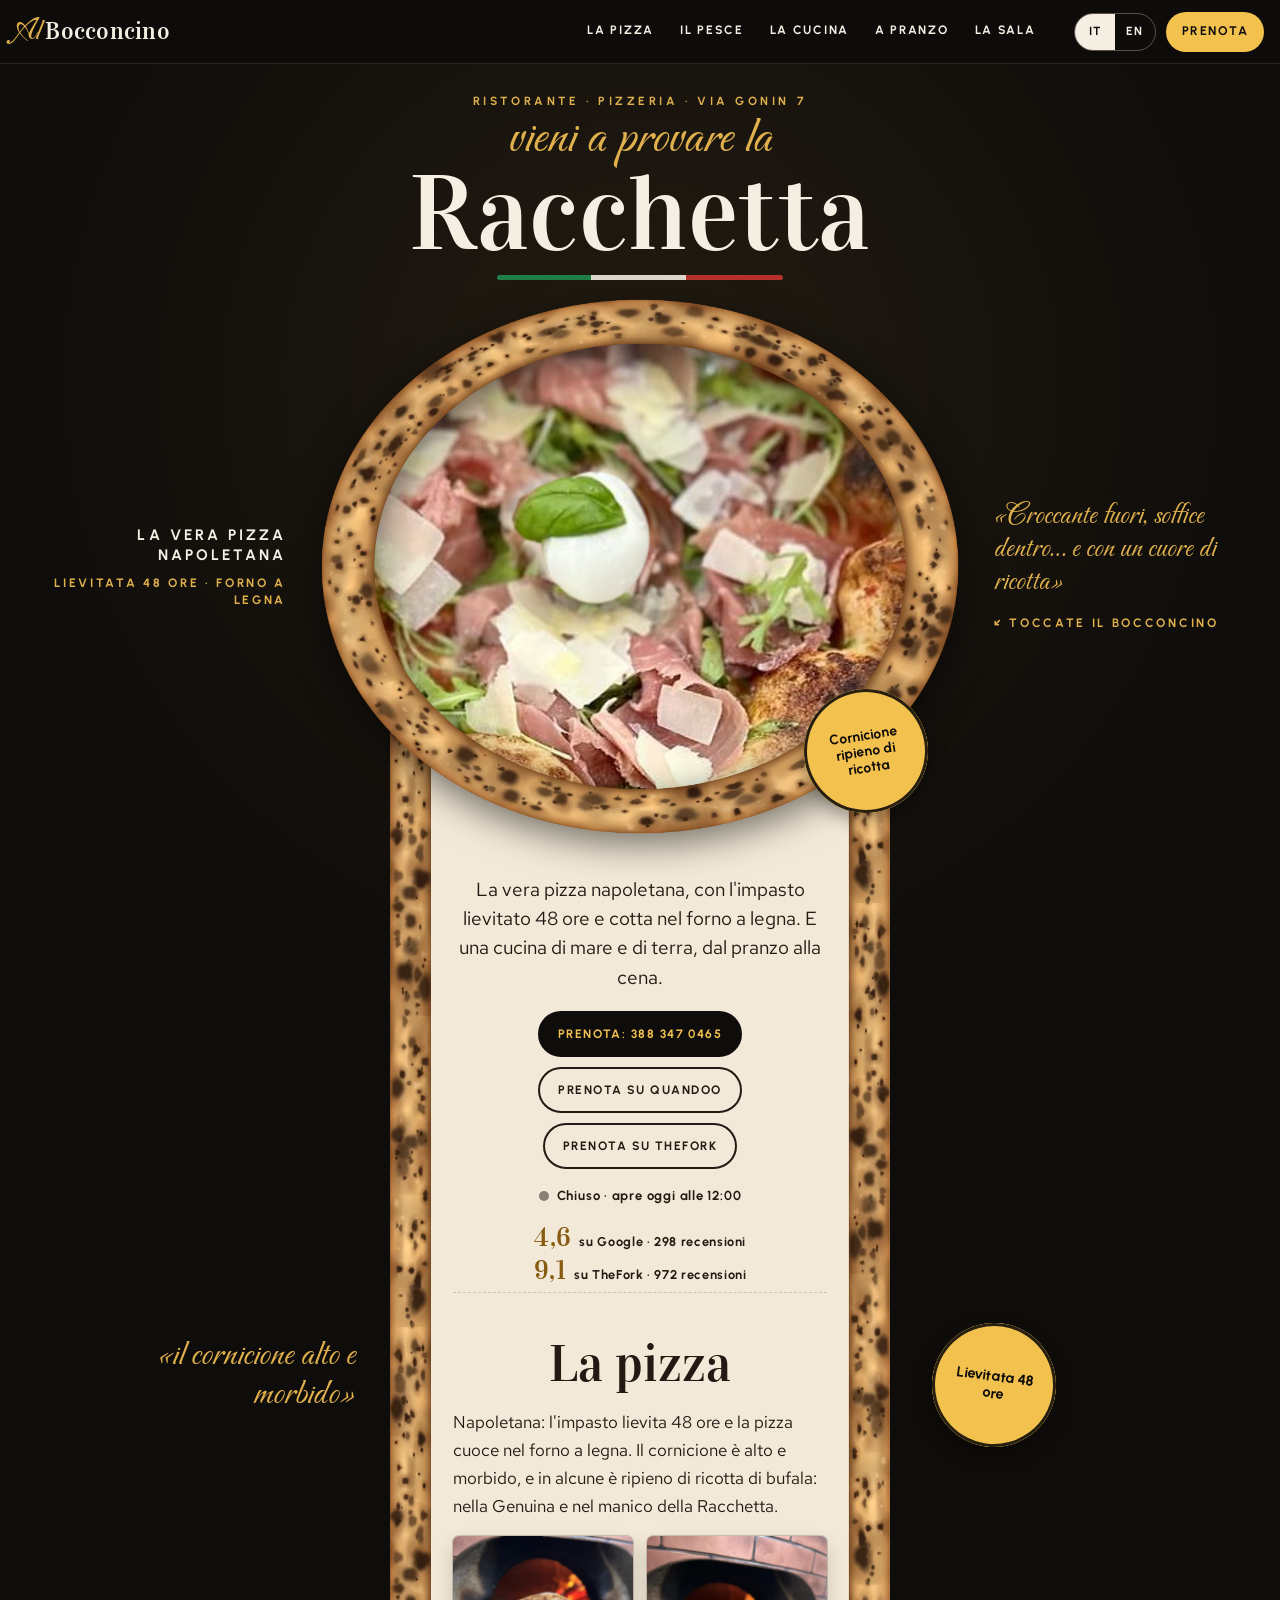
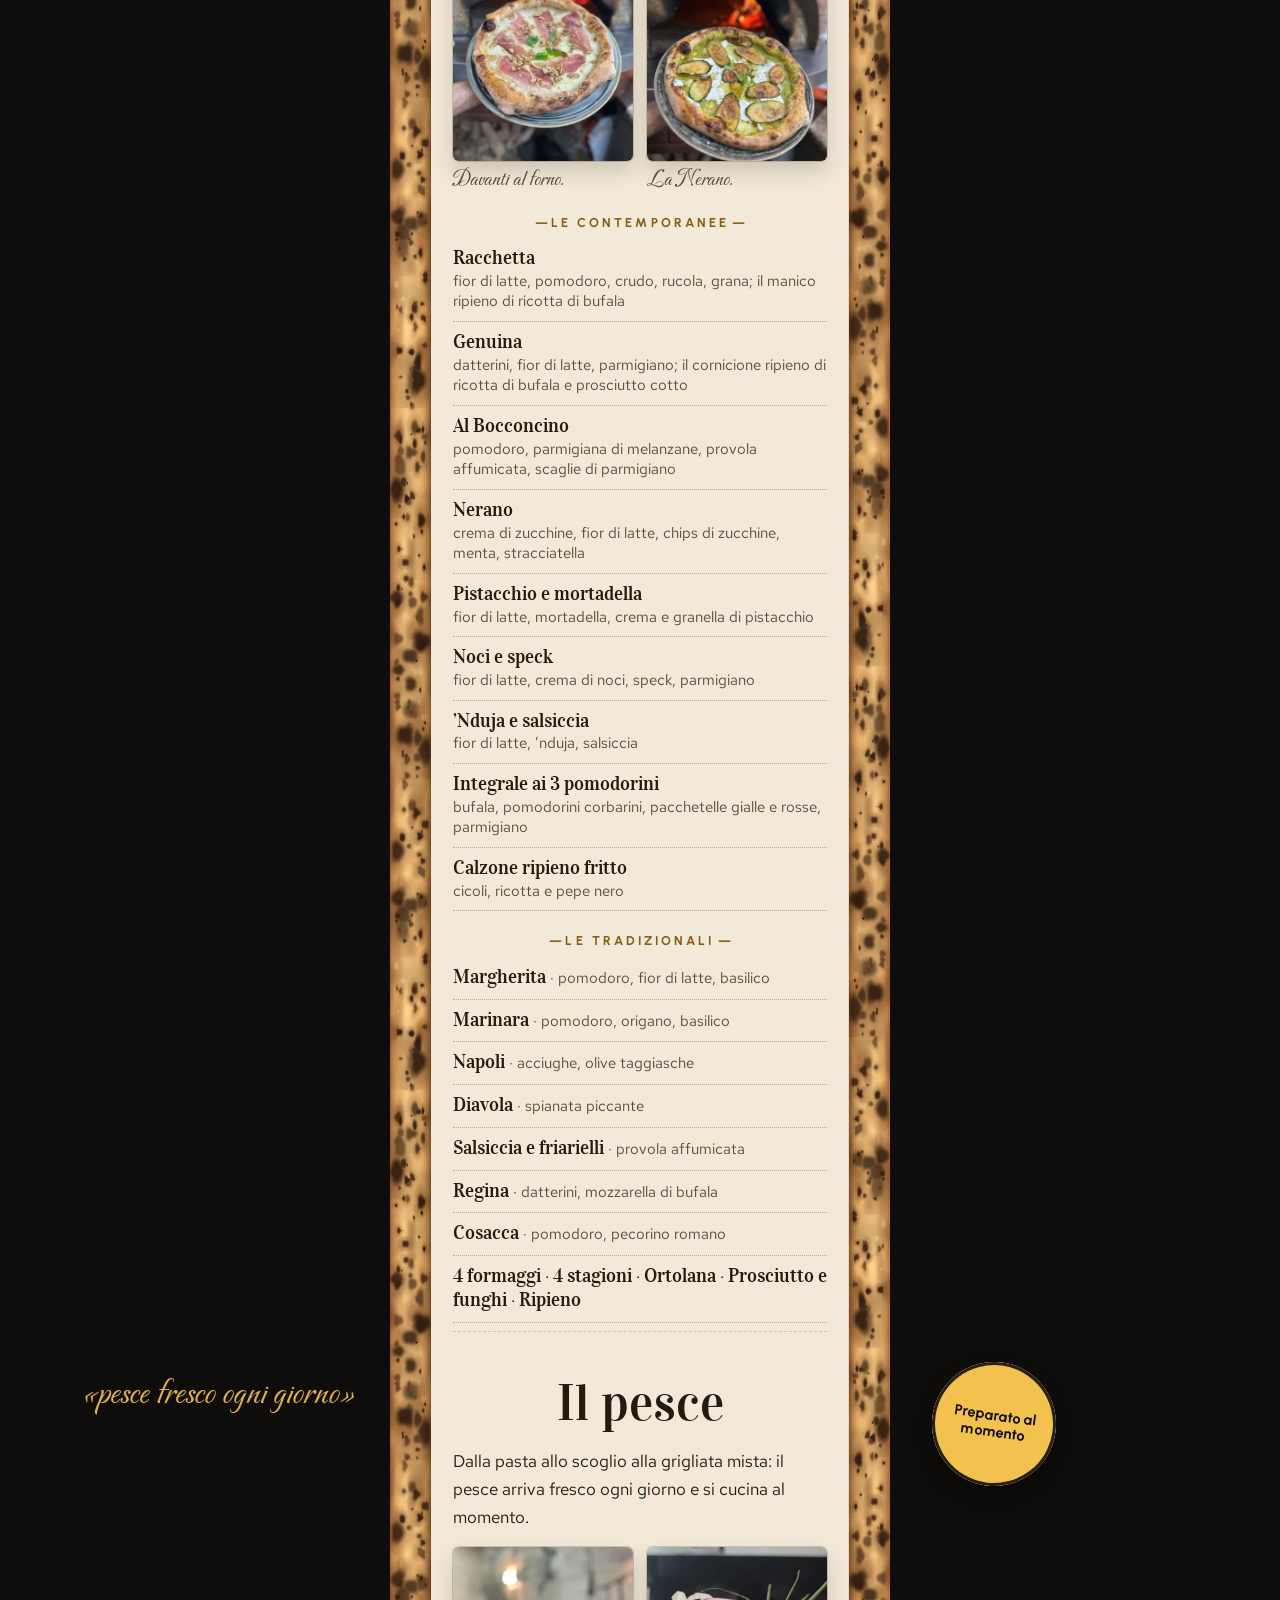
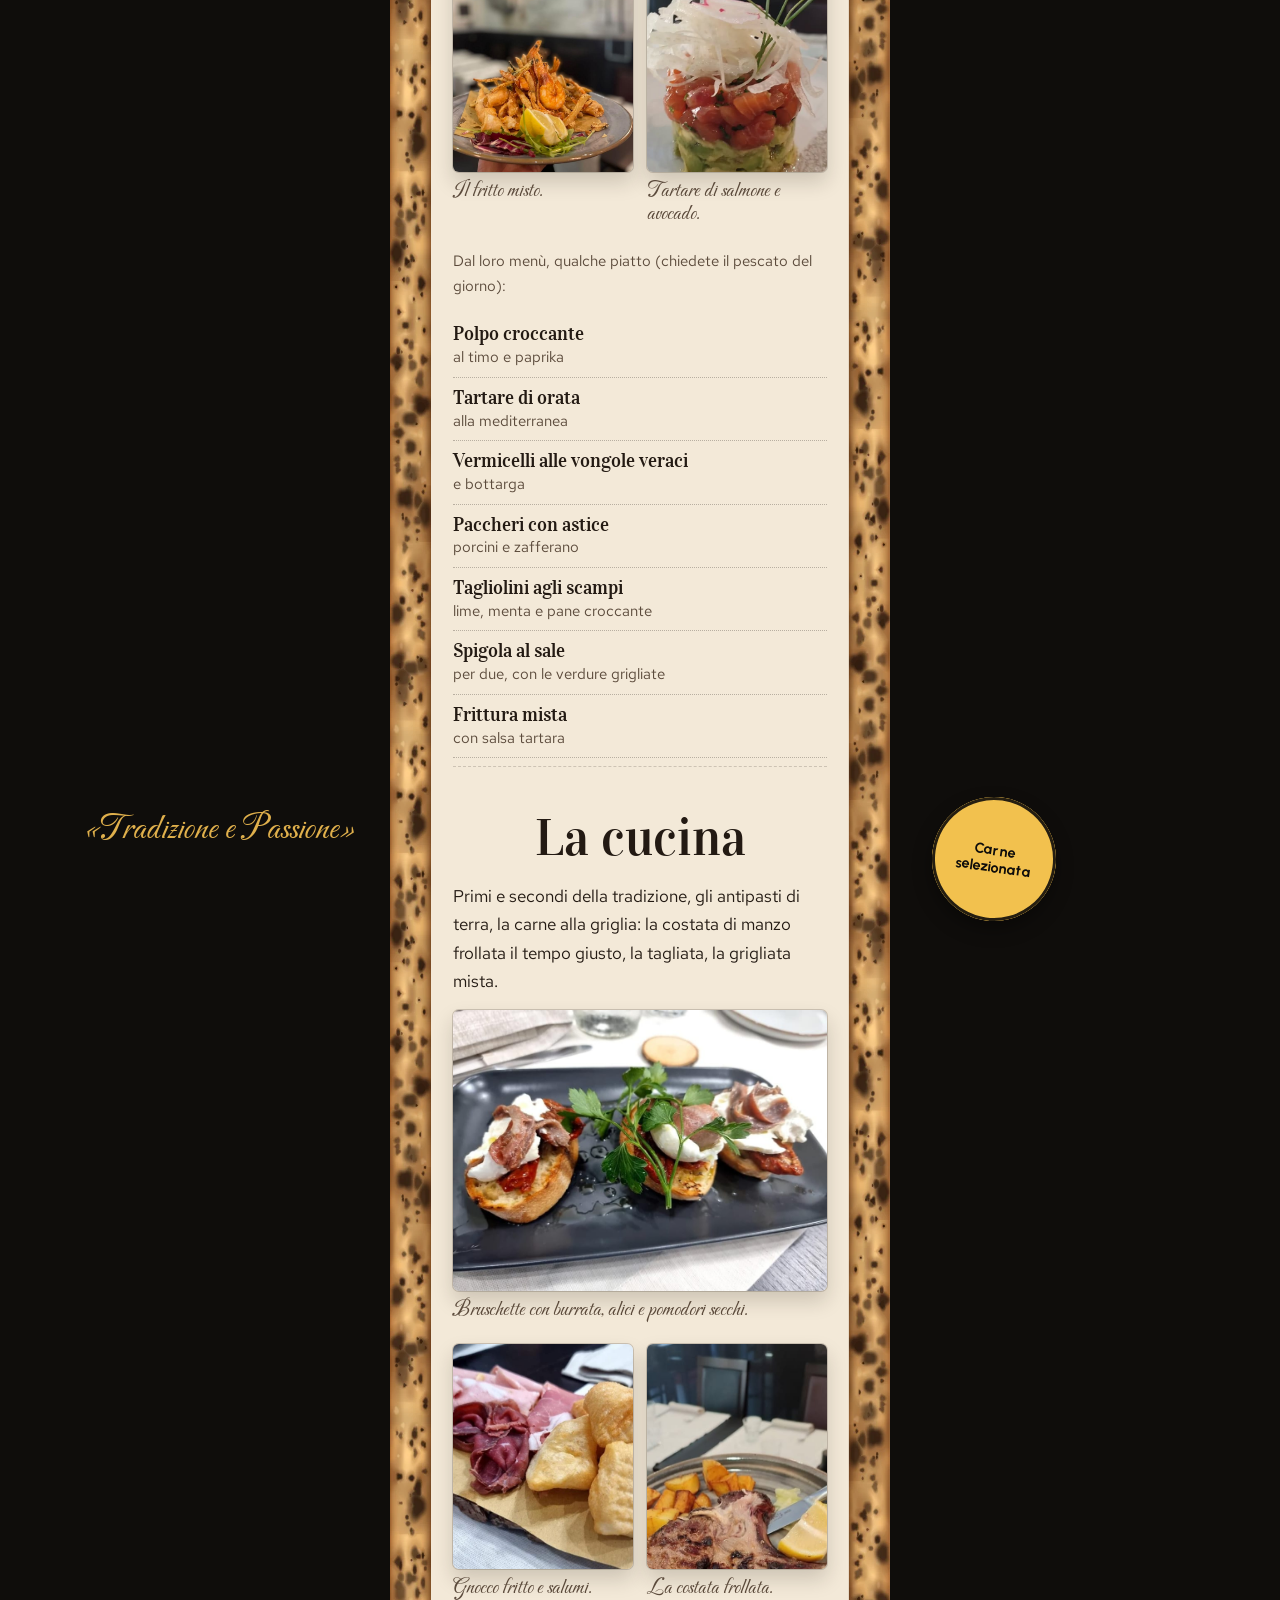
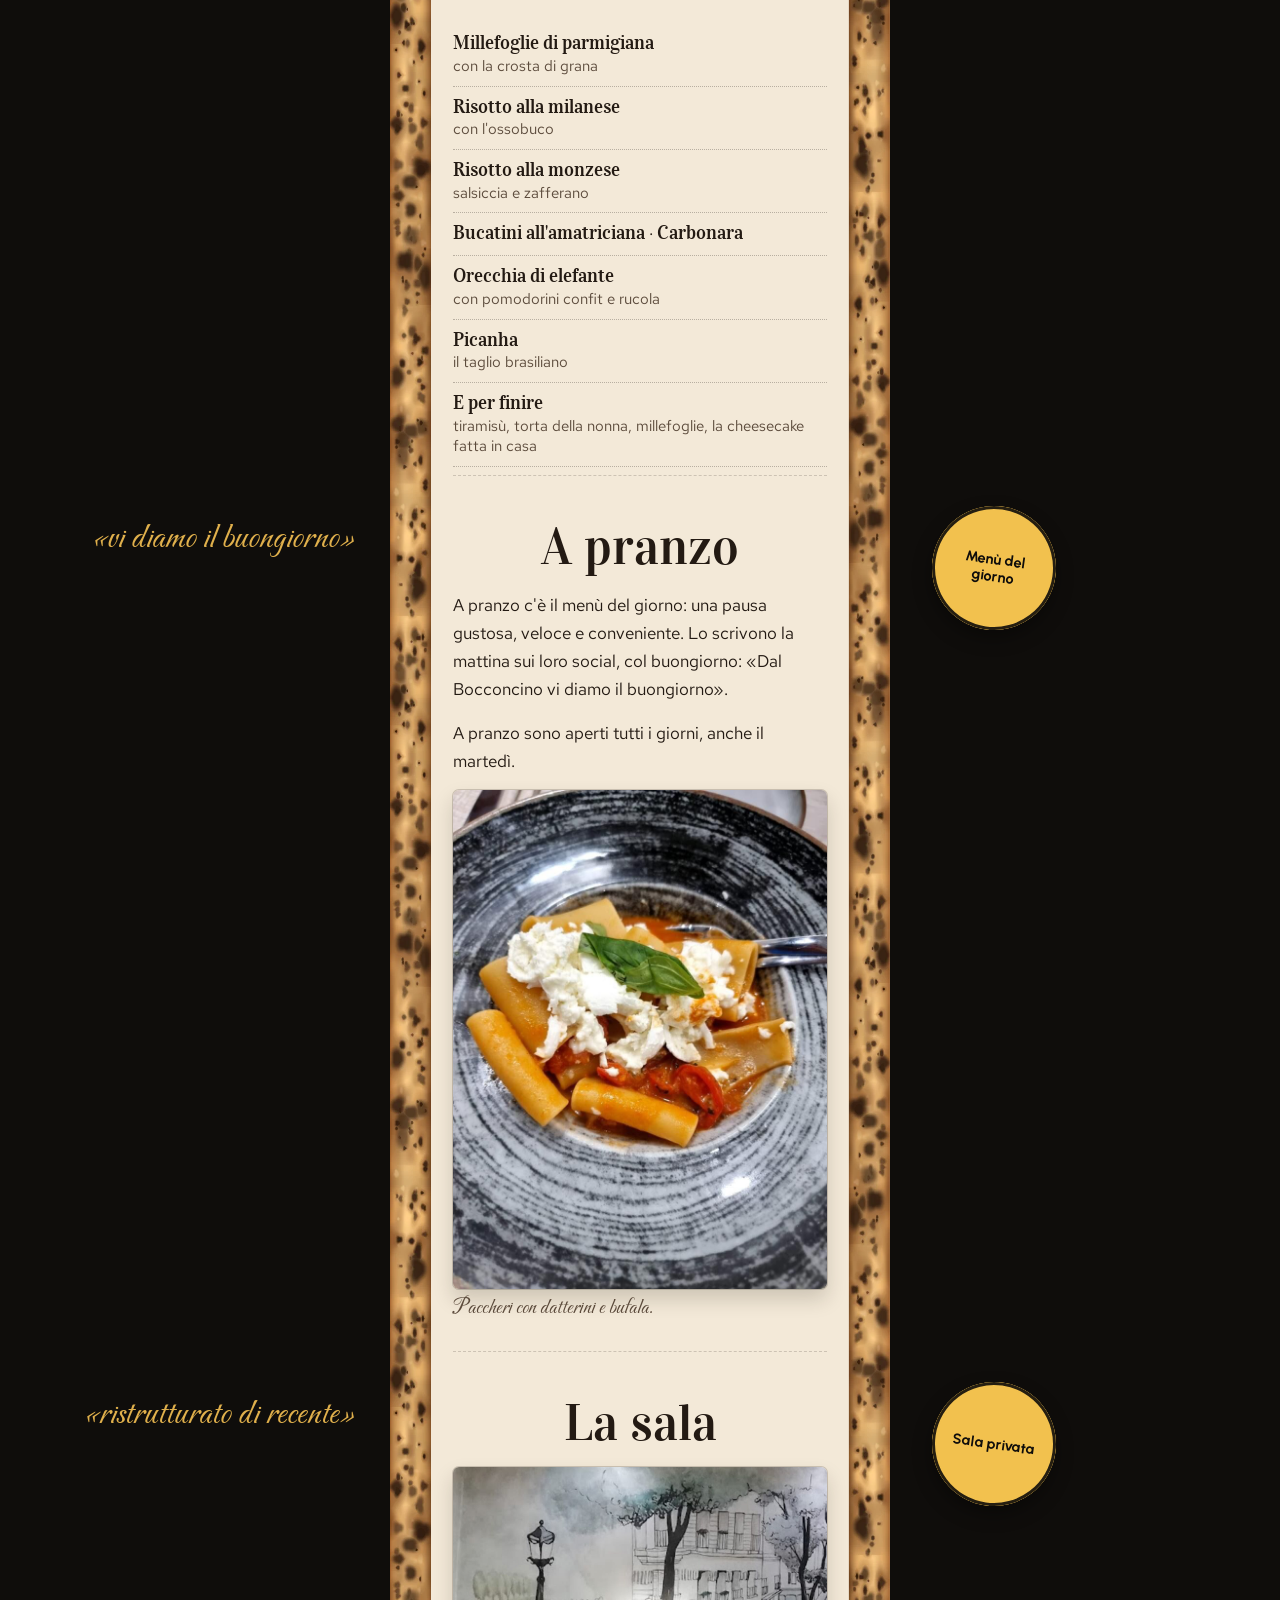
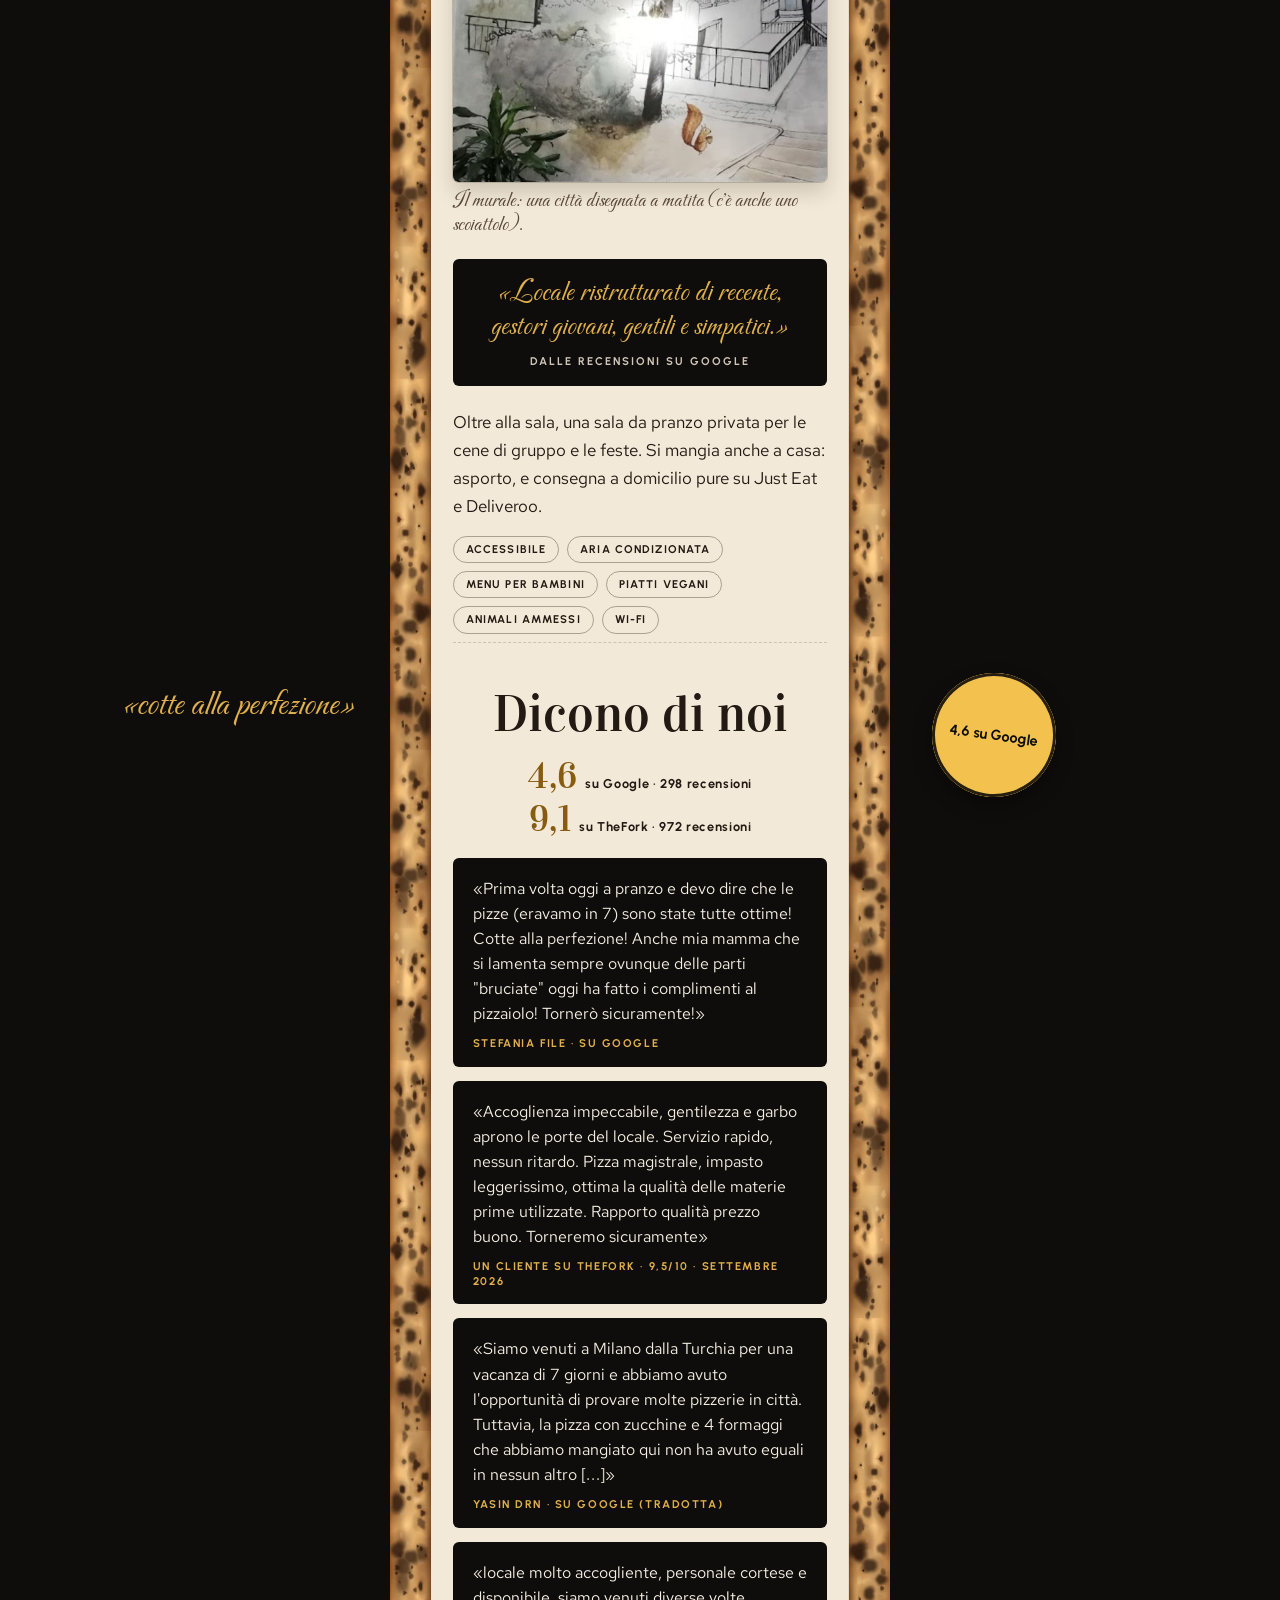
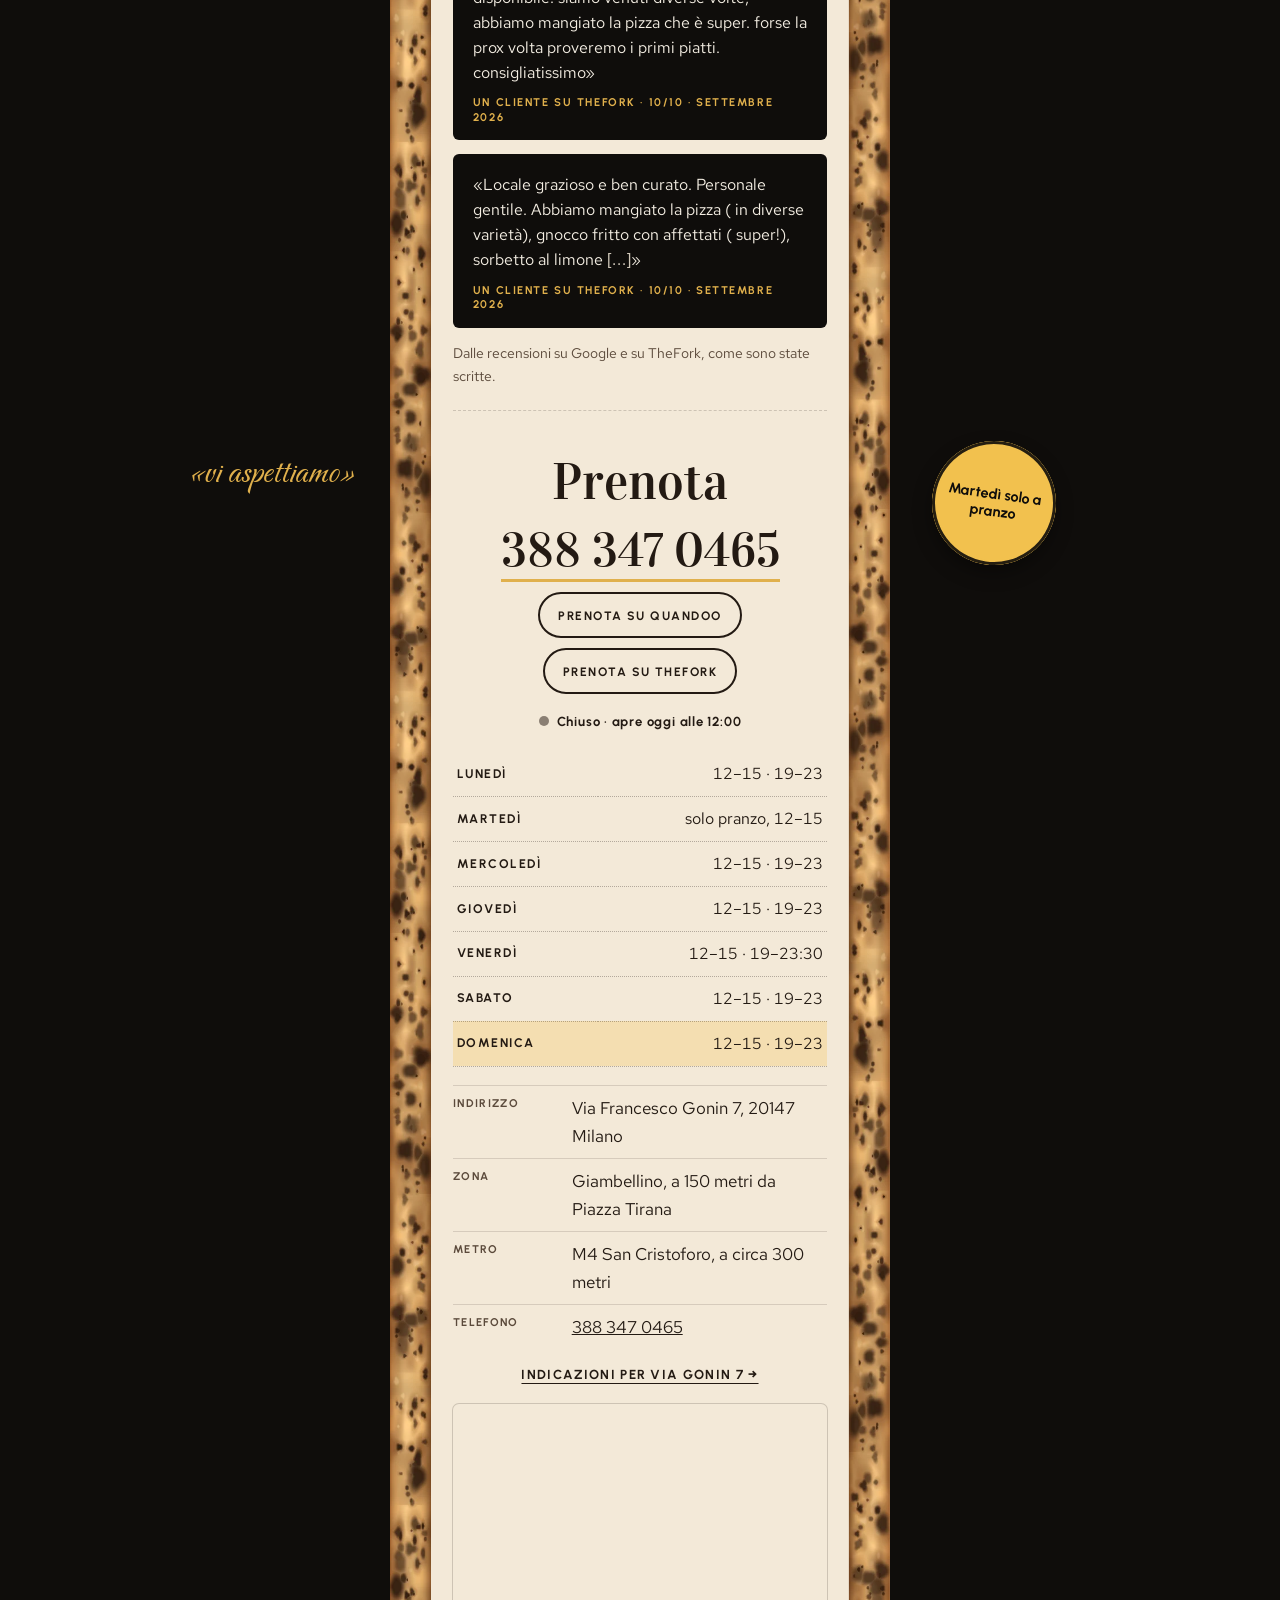
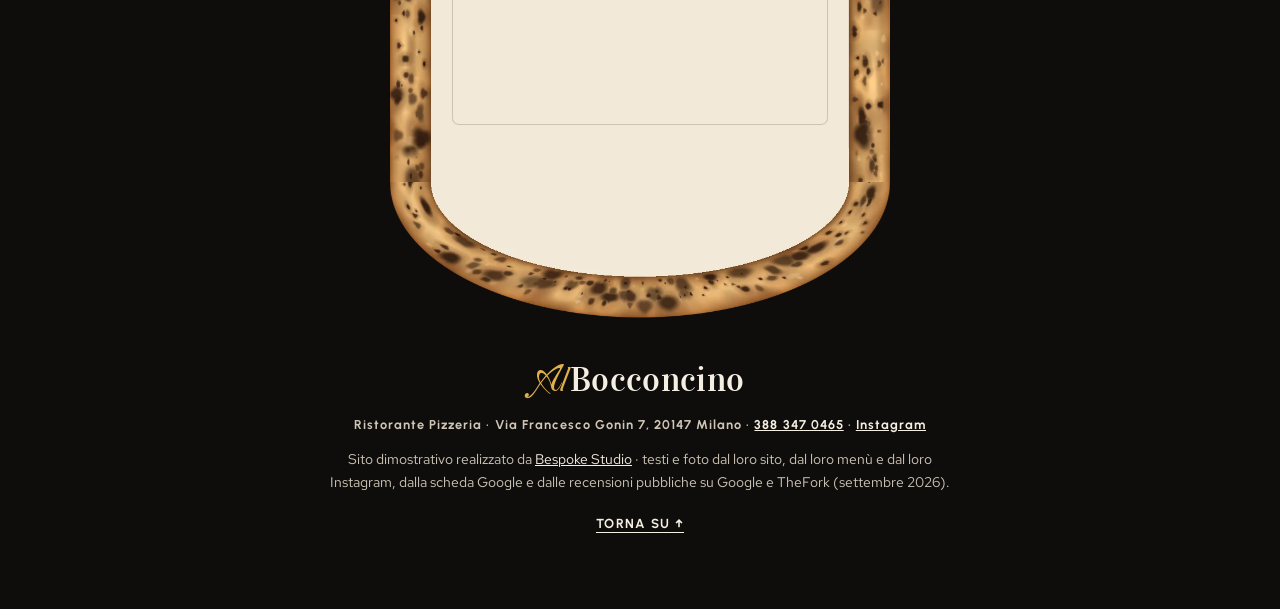
==== commit f8d6f6d0: "La metro M4 San Cristoforo nelle indicazioni Co-Authored-By: Claude Opus 5.5 <noreply@anthropic.com>" ====
--- a/index.html
+++ b/index.html
@@ -27,7 +27,7 @@
 <!-- BOCCONCINO:FINE -->
 <script src="https://cdn.jsdelivr.net/npm/gsap@3.12.5/dist/gsap.min.js" defer></script>
 <script src="https://cdn.jsdelivr.net/npm/gsap@3.12.5/dist/ScrollTrigger.min.js" defer></script>
-<script src="js/main.js?v=1" defer></script>
+<script src="js/main.js?v=2" defer></script>
 <script type="application/ld+json">
 {"@context":"https://schema.org","@type":"Restaurant","name":"Al Bocconcino Ristorante Pizzeria","alternateName":["Al Bocconcino"],"description":"Ristorante pizzeria in Via Francesco Gonin 7 a Milano: pizza napoletana lievitata 48 ore e cotta nel forno a legna, la Racchetta col manico ripieno di ricotta, pesce fresco, carne selezionata, cucina italiana tradizionale, menù del giorno a pranzo.","url":"https://rotenzark.github.io/al-bocconcino/","image":"https://rotenzark.github.io/al-bocconcino/img/og.jpg","telephone":"+39 388 347 0465","servesCuisine":["Pizza napoletana","Italiana","Pesce","Carne"],"priceRange":"€€","acceptsReservations":true,"address":{"@type":"PostalAddress","streetAddress":"Via Francesco Gonin 7","postalCode":"20147","addressLocality":"Milano","addressRegion":"MI","addressCountry":"IT"},"geo":{"@type":"GeoCoordinates","latitude":45.4438262,"longitude":9.1278366},"openingHoursSpecification":[{"@type":"OpeningHoursSpecification","dayOfWeek":["Monday","Tuesday","Wednesday","Thursday","Friday","Saturday","Sunday"],"opens":"12:00","closes":"15:00"},{"@type":"OpeningHoursSpecification","dayOfWeek":["Monday","Wednesday","Thursday","Saturday","Sunday"],"opens":"19:00","closes":"23:00"},{"@type":"OpeningHoursSpecification","dayOfWeek":"Friday","opens":"19:00","closes":"23:30"}],"sameAs":["https://www.instagram.com/ristorante_albocconcino/","https://al-bocconcino.eatbu.com/"]}
 </script>
@@ -315,6 +315,7 @@
     <dl class="dati reveal">
       <div><dt data-i18n="c7.k1">Indirizzo</dt><dd>Via Francesco Gonin 7, 20147 Milano</dd></div>
       <div><dt data-i18n="c7.k2">Zona</dt><dd data-i18n="c7.v2">Giambellino, a 150 metri da Piazza Tirana</dd></div>
+      <div><dt data-i18n="c7.k4">Metro</dt><dd data-i18n="c7.v4">M4 San Cristoforo, a circa 300 metri</dd></div>
       <div><dt data-i18n="c7.k3">Telefono</dt><dd><a href="tel:+393883470465">388 347 0465</a></dd></div>
     </dl>
     <p class="reveal"><a class="link" href="https://www.google.com/maps/dir/?api=1&amp;destination=Al+Bocconcino+Ristorante+Pizzeria+Via+Francesco+Gonin+7+Milano" target="_blank" rel="noopener" data-i18n="c7.strada">Indicazioni per Via Gonin 7 →</a></p>
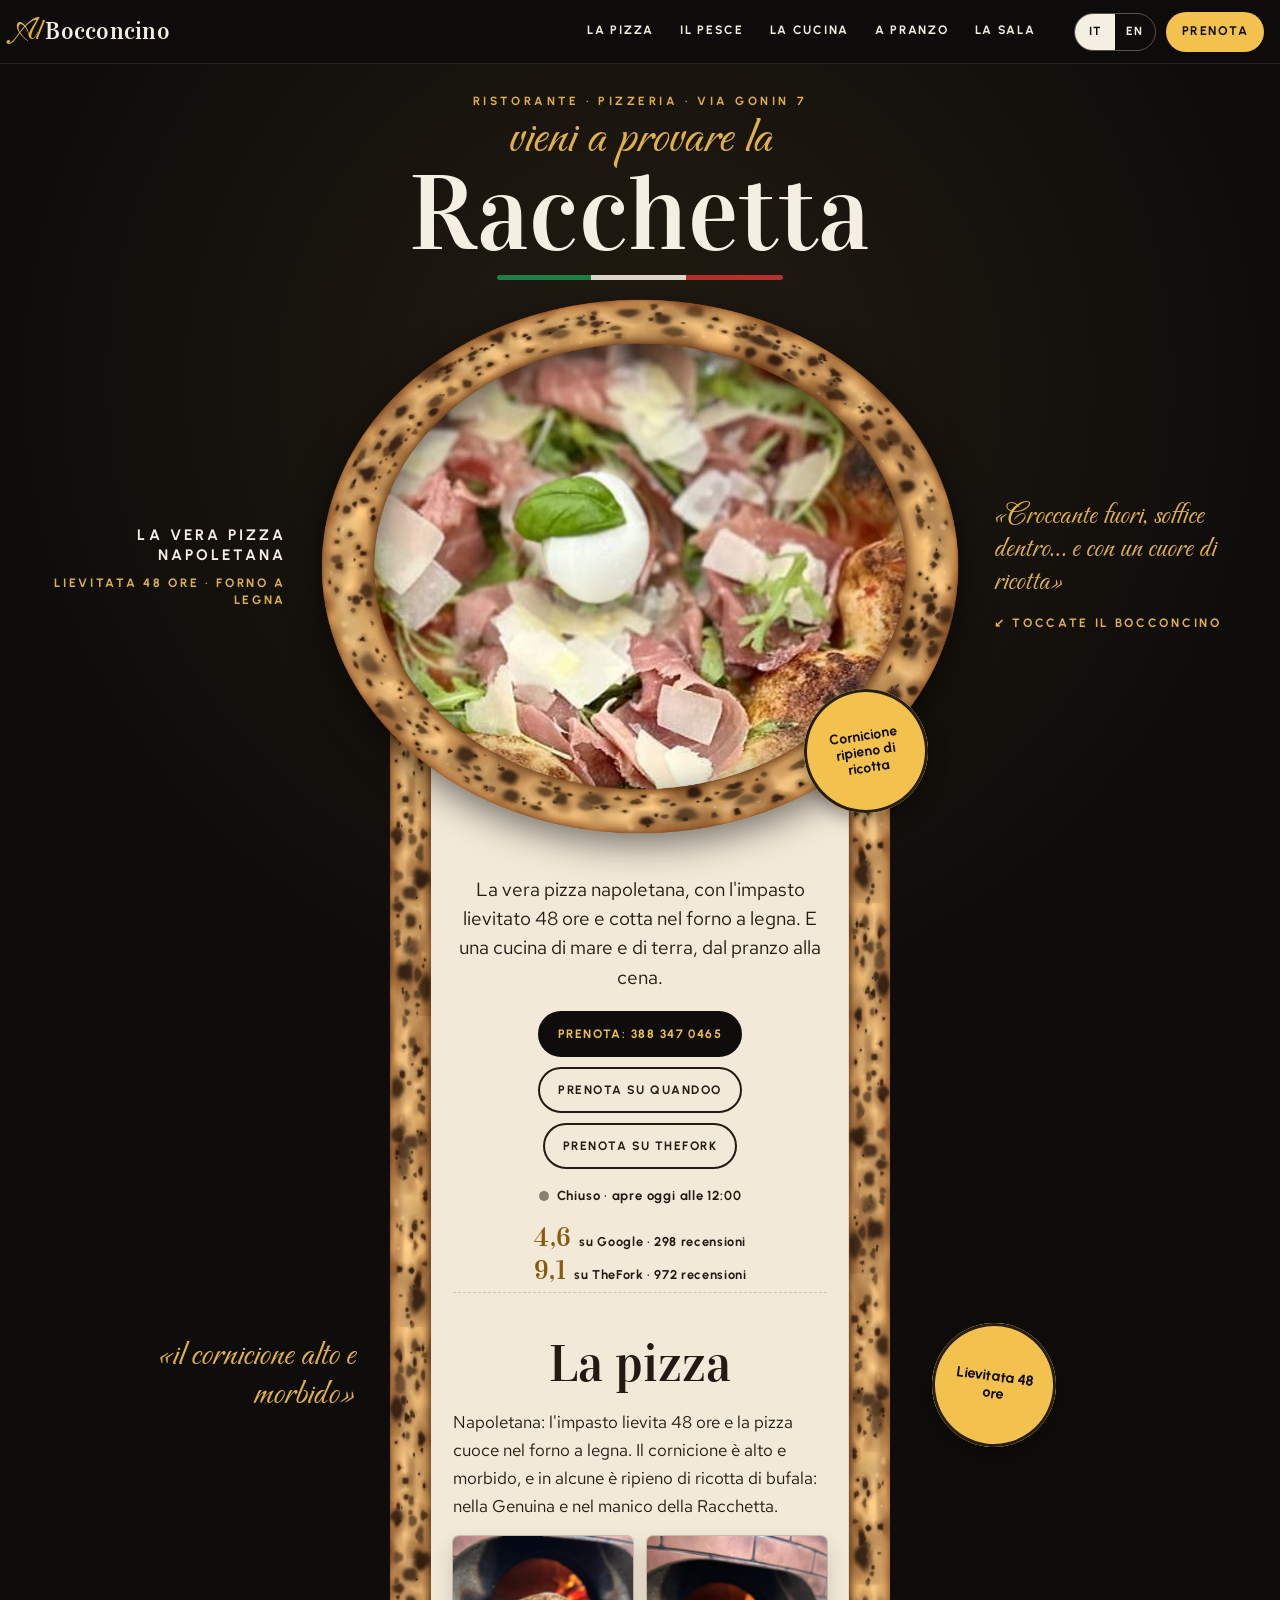
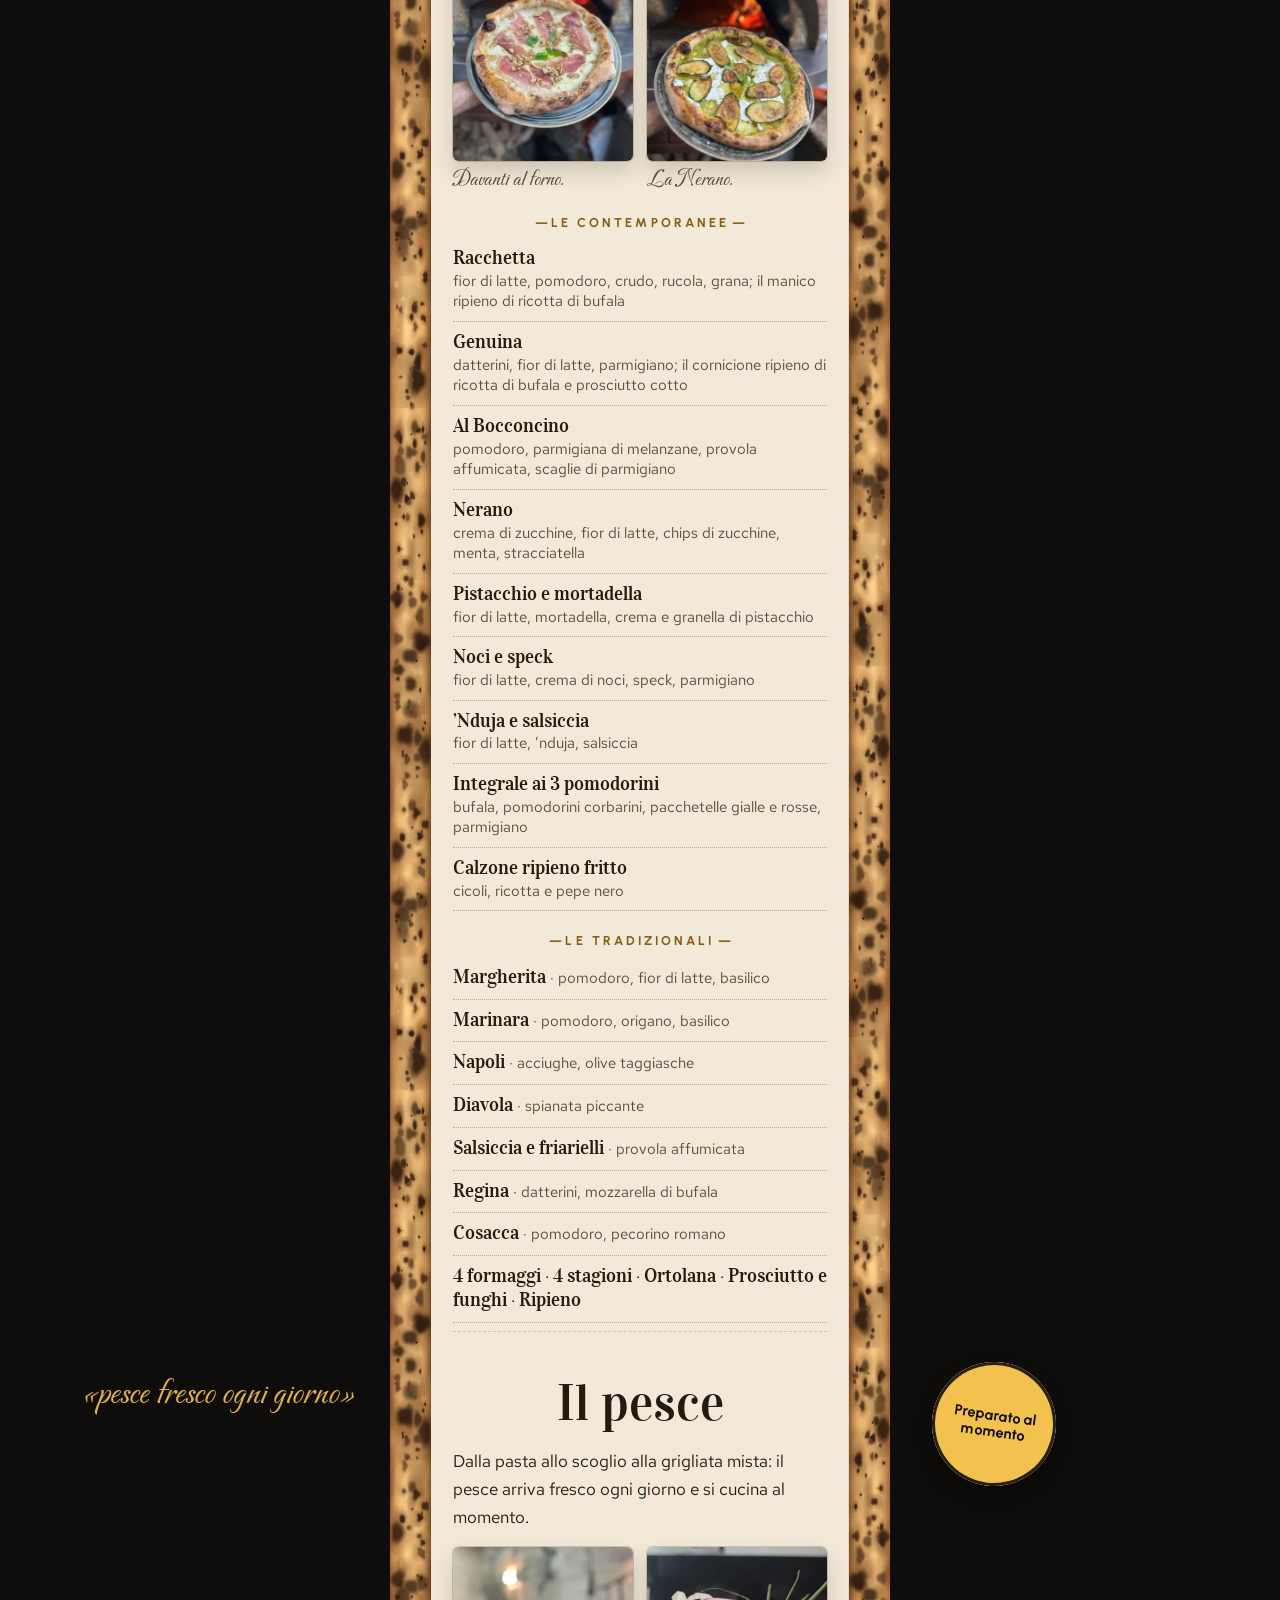
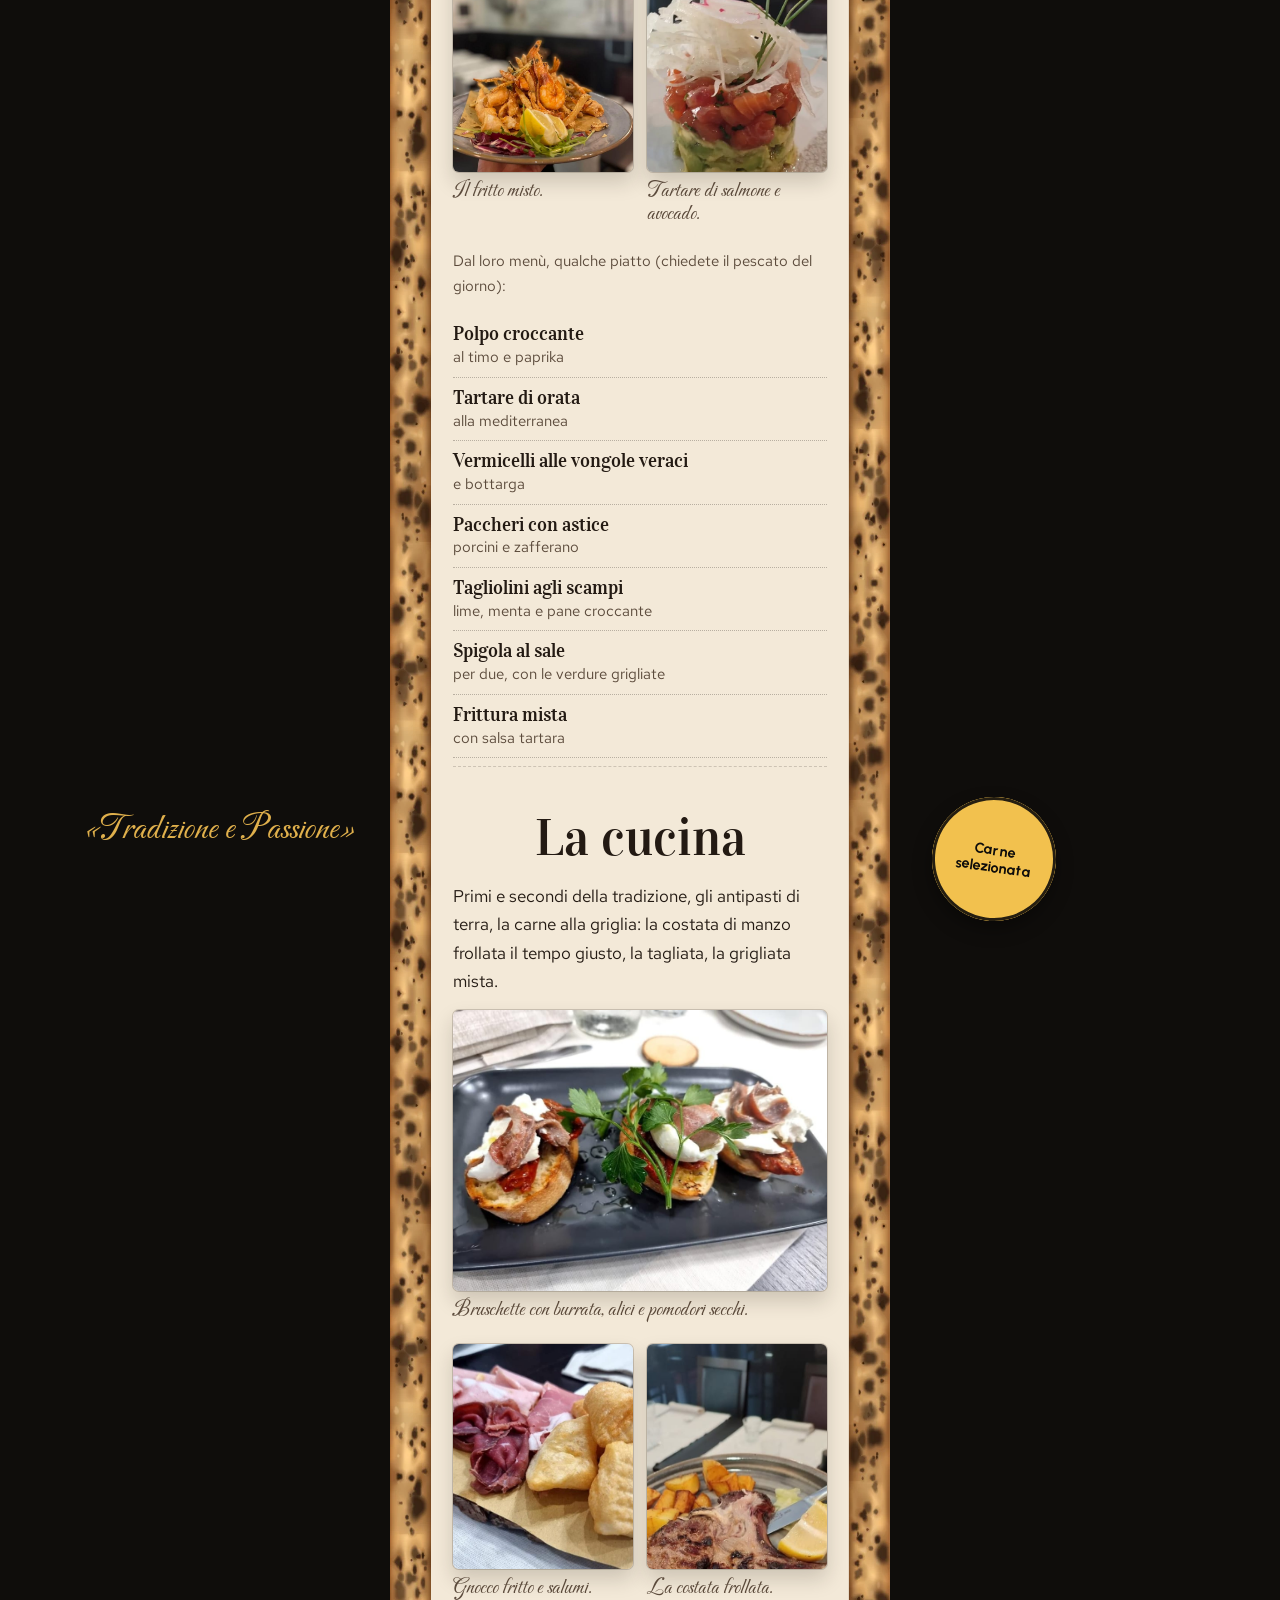
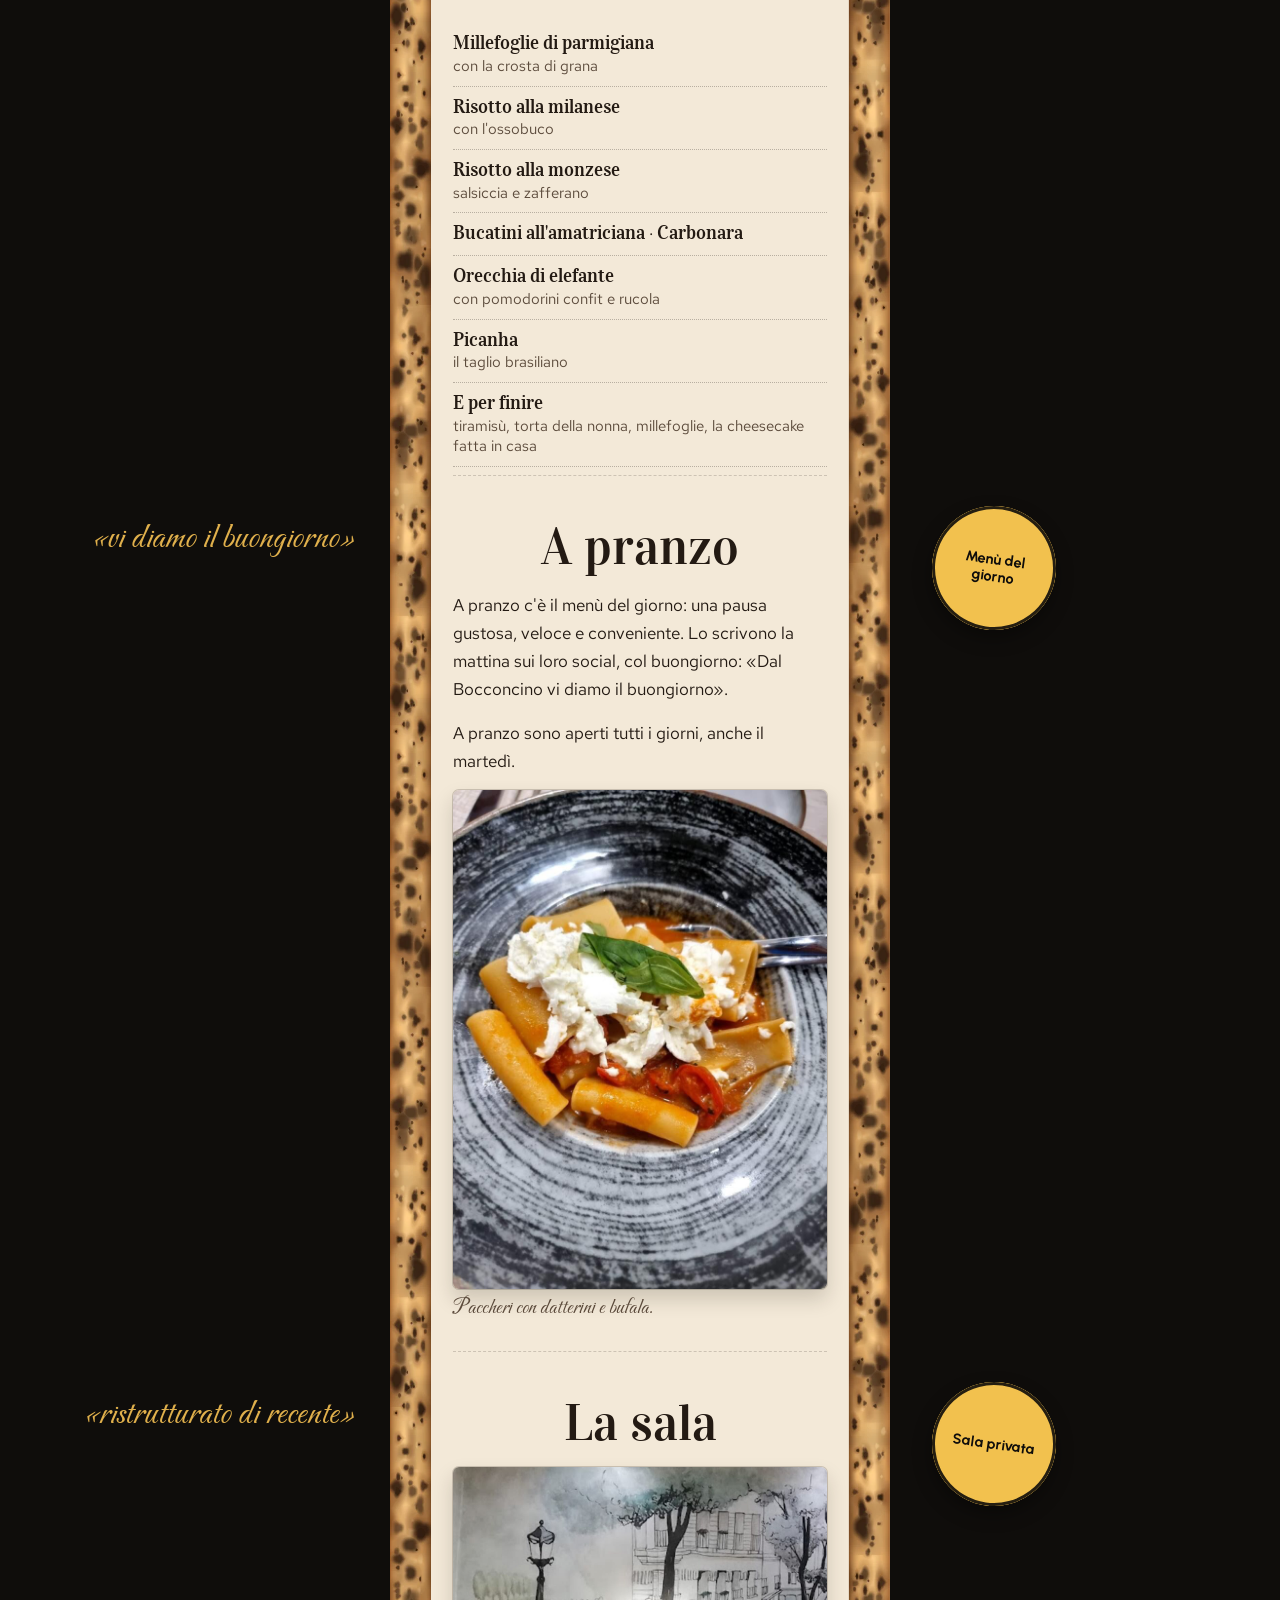
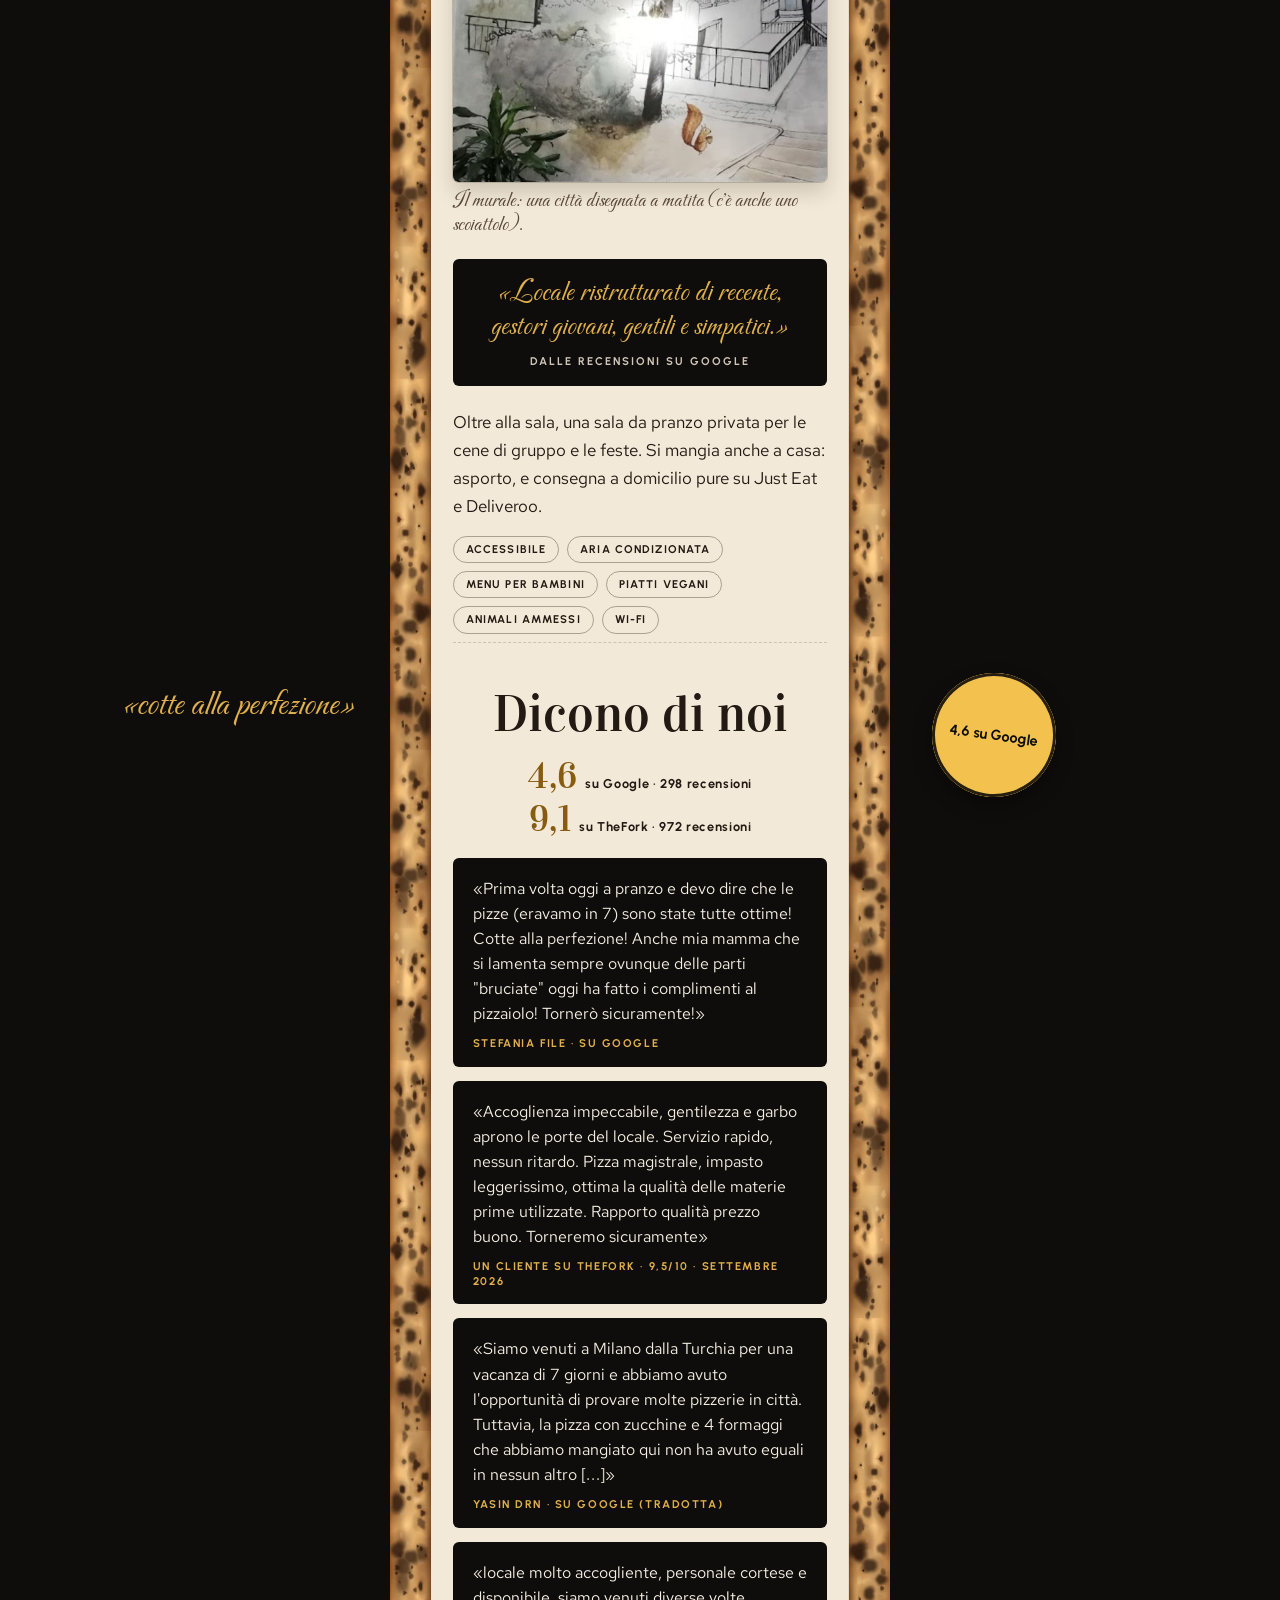
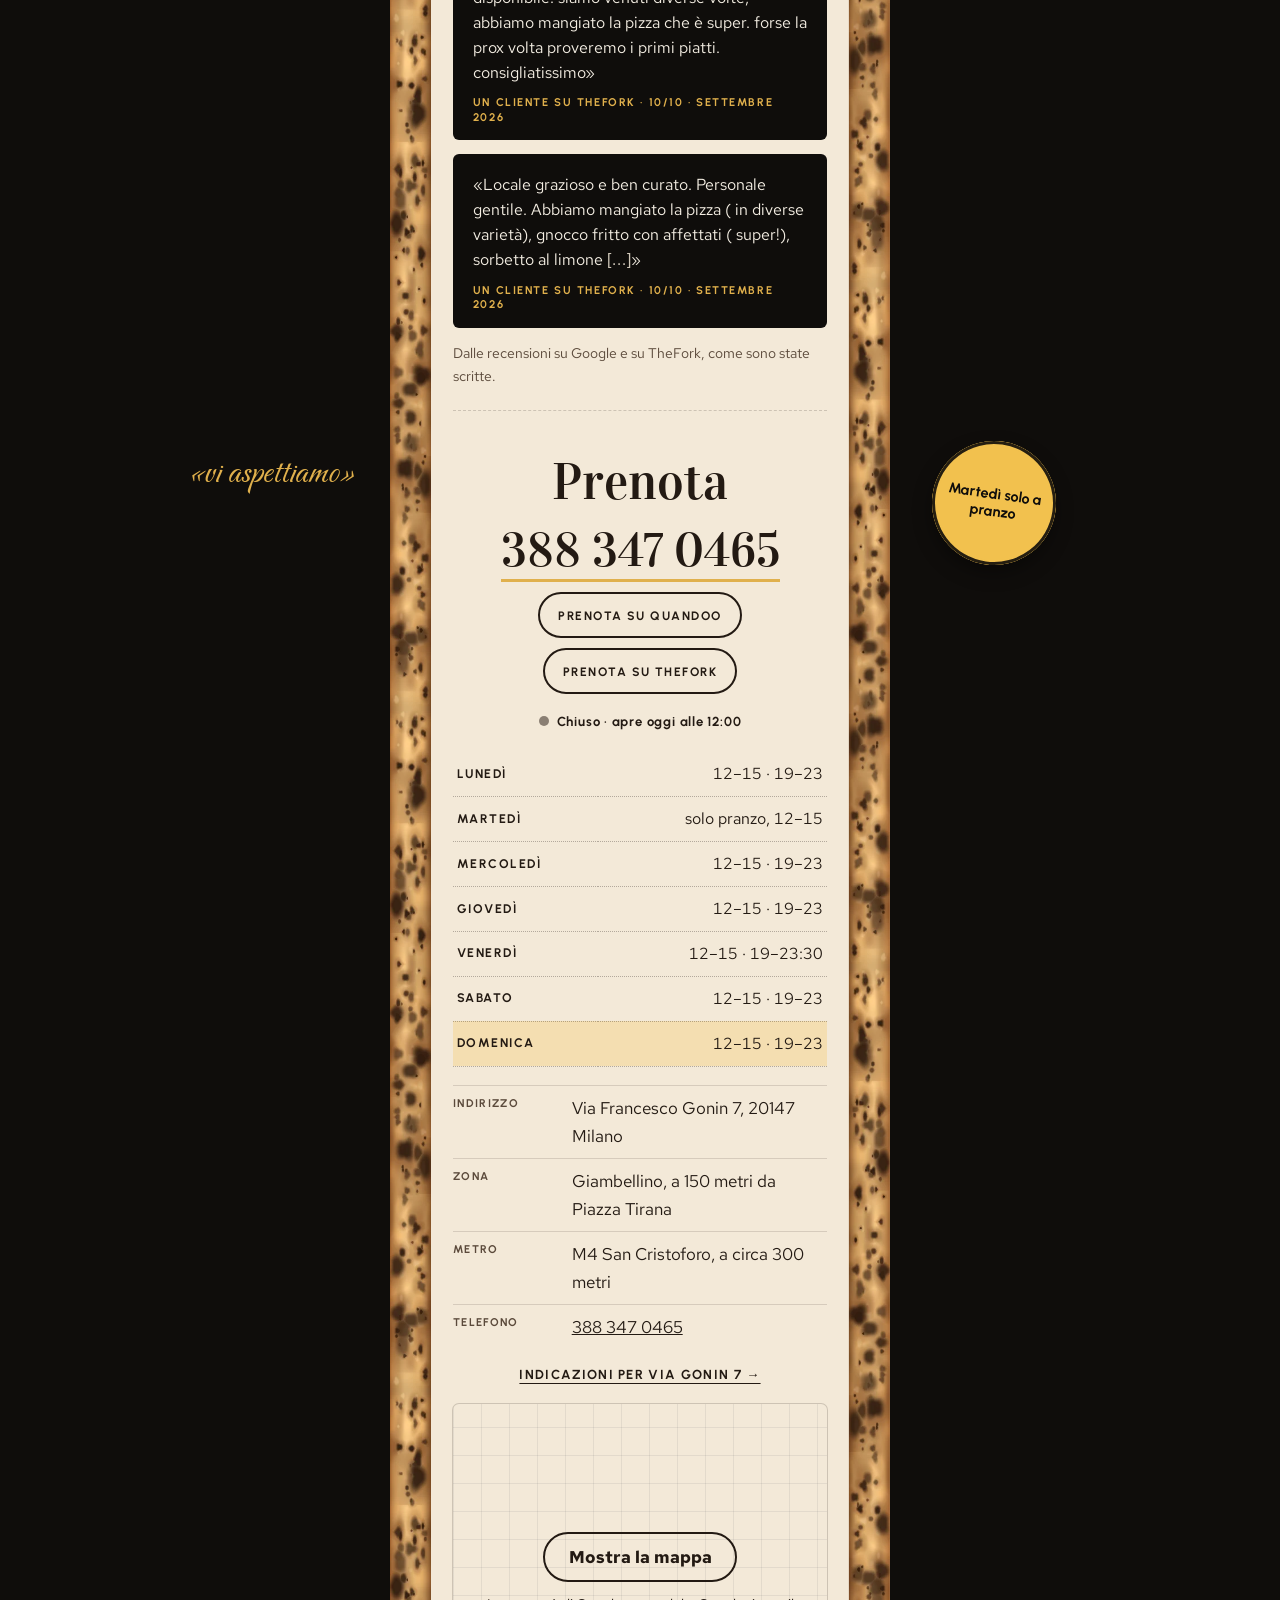
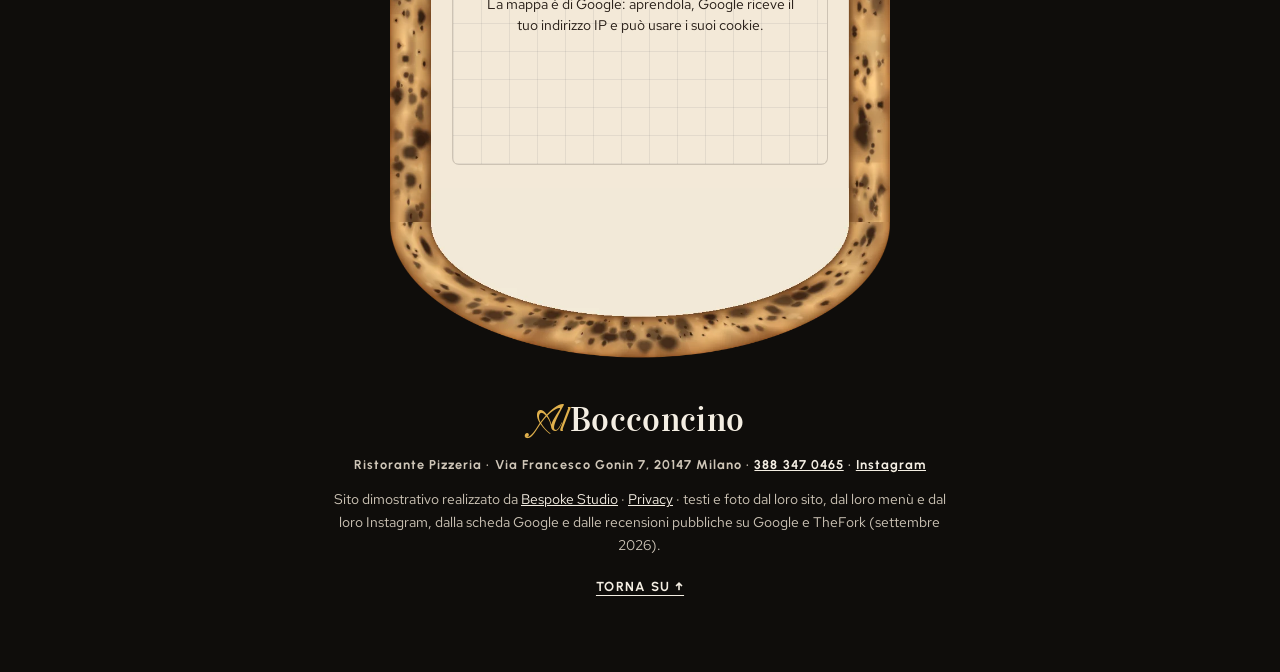
==== commit 5c700613: "Privacy e pulizia: caratteri sul sito, mappa al clic, informativa, noindex - caratteri copiati nel s" ====
--- a/index.html
+++ b/index.html
@@ -3,6 +3,7 @@
 <head>
 <meta charset="utf-8">
 <meta name="viewport" content="width=device-width, initial-scale=1">
+<meta name="robots" content="noindex">
 <script>(function(d){d.classList.remove('no-js');if(!matchMedia('(prefers-reduced-motion: reduce)').matches){d.classList.add('firma-attesa');setTimeout(function(){if(!window.__pallaPronta)d.classList.remove('firma-attesa')},2500)}})(document.documentElement)</script>
 <title>Al Bocconcino — Ristorante Pizzeria in Via Gonin 7, Milano · la Racchetta</title>
 <meta name="description" content="Al Bocconcino, ristorante pizzeria in Via Francesco Gonin 7 (Giambellino, Milano): la vera pizza napoletana lievitata 48 ore e cotta nel forno a legna, la Racchetta col manico ripieno di ricotta, pesce fresco, carne, il menù del giorno a pranzo. Prenota: 388 347 0465.">
@@ -18,9 +19,7 @@
 <link rel="icon" href="img/favicon.svg" type="image/svg+xml">
 <link rel="icon" href="img/favicon-32.png" sizes="32x32" type="image/png">
 <link rel="apple-touch-icon" href="img/apple-touch-icon.png">
-<link rel="preconnect" href="https://fonts.googleapis.com">
-<link rel="preconnect" href="https://fonts.gstatic.com" crossorigin>
-<link href="https://fonts.googleapis.com/css2?family=Carattere&amp;family=Red+Hat+Text:ital,wght@0,400;0,500;0,700;1,400&amp;family=Urbanist:wght@600;700&amp;family=Vidaloka&amp;display=swap" rel="stylesheet">
+<link rel="stylesheet" href="fonts/fonts.css?v=1">
 <link rel="stylesheet" href="css/styles.css?v=1">
 <!-- BOCCONCINO:INIZIO -->
 <style>:root{--foto-off:7%;--foto-lato:86%}.bocconcino{left:29.2%;top:30.995%;width:24%;height:27.083%}.bocconcino__img{transform-origin:57.5% 94.74%}.bocconcino__ombra{left:57.5%;top:94.74%}</style>
@@ -320,7 +319,7 @@
     </dl>
     <p class="reveal"><a class="link" href="https://www.google.com/maps/dir/?api=1&amp;destination=Al+Bocconcino+Ristorante+Pizzeria+Via+Francesco+Gonin+7+Milano" target="_blank" rel="noopener" data-i18n="c7.strada">Indicazioni per Via Gonin 7 →</a></p>
     <div class="mappa reveal">
-      <iframe title="Mappa: Al Bocconcino, Via Francesco Gonin 7, Milano" data-i18n-title="c7.mappa" src="https://maps.google.com/maps?q=Al%20Bocconcino%20Ristorante%20Pizzeria%2C%20Via%20Francesco%20Gonin%207%2C%20Milano&amp;z=16&amp;output=embed" width="600" height="360" loading="lazy" referrerpolicy="no-referrer-when-downgrade" allowfullscreen></iframe>
+      <div class="mappa-clic" data-mappa-clic style="--mappa-h: 360px"><template><iframe title="Mappa: Al Bocconcino, Via Francesco Gonin 7, Milano" data-i18n-title="c7.mappa" src="https://maps.google.com/maps?q=Al%20Bocconcino%20Ristorante%20Pizzeria%2C%20Via%20Francesco%20Gonin%207%2C%20Milano&amp;z=16&amp;output=embed" width="600" height="360" loading="lazy" referrerpolicy="no-referrer-when-downgrade" allowfullscreen></iframe></template><div class="mappa-clic__velo"><a class="mappa-clic__btn" href="https://www.google.com/maps/dir/?api=1&amp;destination=Al+Bocconcino+Ristorante+Pizzeria+Via+Francesco+Gonin+7+Milano" target="_blank" rel="noopener">Mostra la mappa</a><p class="mappa-clic__nota">La mappa è di Google: aprendola, Google riceve il tuo indirizzo IP e può usare i suoi cookie.</p></div></div>
     </div>
   </section>
 
@@ -332,7 +331,7 @@
 <footer class="coda">
   <p class="marchio marchio--coda"><span class="marchio__al">Al</span><span class="marchio__nome">Bocconcino</span></p>
   <p class="coda__riga"><span data-i18n="z.tipo">Ristorante Pizzeria</span> · Via Francesco Gonin 7, 20147 Milano · <a href="tel:+393883470465">388 347 0465</a> · <a href="https://www.instagram.com/ristorante_albocconcino/" target="_blank" rel="noopener">Instagram</a></p>
-  <p class="coda__cred" data-i18n="z.cred">Sito dimostrativo realizzato da <a href="https://bespokestud.io" rel="noopener">Bespoke Studio</a> · testi e foto dal loro sito, dal loro menù e dal loro Instagram, dalla scheda Google e dalle recensioni pubbliche su Google e TheFork (settembre 2026).</p>
+  <p class="coda__cred" data-i18n="z.cred">Sito dimostrativo realizzato da <a href="https://bespokestud.io" rel="noopener">Bespoke Studio</a> · <a href="privacy.html">Privacy</a> · testi e foto dal loro sito, dal loro menù e dal loro Instagram, dalla scheda Google e dalle recensioni pubbliche su Google e TheFork (settembre 2026).</p>
   <p><a class="link link--chiaro" href="#racchetta" data-i18n="z.su">Torna su ↑</a></p>
 </footer>
 
@@ -341,5 +340,6 @@
   <img id="lightboxImg" src="" alt="">
 </div>
 
+<script src="js/mappa-clic.js?v=1" defer></script>
 </body>
 </html>
--- a/fonts/fonts.css
+++ b/fonts/fonts.css
@@ -0,0 +1,145 @@
+/* Caratteri ospitati sul sito: nessuna richiesta a Google Fonts o Fontshare (giro privacy 1/10/2026). Licenze in LICENSE.txt. */
+/* vietnamese */
+@font-face {
+  font-family: 'Carattere';
+  font-style: normal;
+  font-weight: 400;
+  font-display: swap;
+  src: url(carattere-v8-4iCv6Kp1b9dXlgt_Ckvjv2yNL4U.woff2) format('woff2');
+  unicode-range: U+0102-0103, U+0110-0111, U+0128-0129, U+0168-0169, U+01A0-01A1, U+01AF-01B0, U+0300-0301, U+0303-0304, U+0308-0309, U+0323, U+0329, U+1EA0-1EF9, U+20AB;
+}
+/* latin-ext */
+@font-face {
+  font-family: 'Carattere';
+  font-style: normal;
+  font-weight: 400;
+  font-display: swap;
+  src: url(carattere-v8-4iCv6Kp1b9dXlgt_CkvjvmyNL4U.woff2) format('woff2');
+  unicode-range: U+0100-02BA, U+02BD-02C5, U+02C7-02CC, U+02CE-02D7, U+02DD-02FF, U+0304, U+0308, U+0329, U+1D00-1DBF, U+1E00-1E9F, U+1EF2-1EFF, U+2020, U+20A0-20AB, U+20AD-20C0, U+2113, U+2C60-2C7F, U+A720-A7FF;
+}
+/* latin */
+@font-face {
+  font-family: 'Carattere';
+  font-style: normal;
+  font-weight: 400;
+  font-display: swap;
+  src: url(carattere-v8-4iCv6Kp1b9dXlgt_CkvjsGyN.woff2) format('woff2');
+  unicode-range: U+0000-00FF, U+0131, U+0152-0153, U+02BB-02BC, U+02C6, U+02DA, U+02DC, U+0304, U+0308, U+0329, U+2000-206F, U+20AC, U+2122, U+2191, U+2193, U+2212, U+2215, U+FEFF, U+FFFD;
+}
+/* latin-ext */
+@font-face {
+  font-family: 'Red Hat Text';
+  font-style: italic;
+  font-weight: 400;
+  font-display: swap;
+  src: url(redhattext-v19-RrQEbohi_ic6B3yVSzGBrMxQbb0jEzlRoOOLOnAzvvXgfK1BlIY.woff2) format('woff2');
+  unicode-range: U+0100-02BA, U+02BD-02C5, U+02C7-02CC, U+02CE-02D7, U+02DD-02FF, U+0304, U+0308, U+0329, U+1D00-1DBF, U+1E00-1E9F, U+1EF2-1EFF, U+2020, U+20A0-20AB, U+20AD-20C0, U+2113, U+2C60-2C7F, U+A720-A7FF;
+}
+/* latin */
+@font-face {
+  font-family: 'Red Hat Text';
+  font-style: italic;
+  font-weight: 400;
+  font-display: swap;
+  src: url(redhattext-v19-RrQEbohi_ic6B3yVSzGBrMxQbb0jEzlRoOOLOnAzvvXgcq1B.woff2) format('woff2');
+  unicode-range: U+0000-00FF, U+0131, U+0152-0153, U+02BB-02BC, U+02C6, U+02DA, U+02DC, U+0304, U+0308, U+0329, U+2000-206F, U+20AC, U+2122, U+2191, U+2193, U+2212, U+2215, U+FEFF, U+FFFD;
+}
+/* latin-ext */
+@font-face {
+  font-family: 'Red Hat Text';
+  font-style: normal;
+  font-weight: 400;
+  font-display: swap;
+  src: url(redhattext-v19-RrQXbohi_ic6B3yVSzGBrMxQZqctI8w.woff2) format('woff2');
+  unicode-range: U+0100-02BA, U+02BD-02C5, U+02C7-02CC, U+02CE-02D7, U+02DD-02FF, U+0304, U+0308, U+0329, U+1D00-1DBF, U+1E00-1E9F, U+1EF2-1EFF, U+2020, U+20A0-20AB, U+20AD-20C0, U+2113, U+2C60-2C7F, U+A720-A7FF;
+}
+/* latin */
+@font-face {
+  font-family: 'Red Hat Text';
+  font-style: normal;
+  font-weight: 400;
+  font-display: swap;
+  src: url(redhattext-v19-RrQXbohi_ic6B3yVSzGBrMxQaKct.woff2) format('woff2');
+  unicode-range: U+0000-00FF, U+0131, U+0152-0153, U+02BB-02BC, U+02C6, U+02DA, U+02DC, U+0304, U+0308, U+0329, U+2000-206F, U+20AC, U+2122, U+2191, U+2193, U+2212, U+2215, U+FEFF, U+FFFD;
+}
+/* latin-ext */
+@font-face {
+  font-family: 'Red Hat Text';
+  font-style: normal;
+  font-weight: 500;
+  font-display: swap;
+  src: url(redhattext-v19-RrQXbohi_ic6B3yVSzGBrMxQZqctI8w.woff2) format('woff2');
+  unicode-range: U+0100-02BA, U+02BD-02C5, U+02C7-02CC, U+02CE-02D7, U+02DD-02FF, U+0304, U+0308, U+0329, U+1D00-1DBF, U+1E00-1E9F, U+1EF2-1EFF, U+2020, U+20A0-20AB, U+20AD-20C0, U+2113, U+2C60-2C7F, U+A720-A7FF;
+}
+/* latin */
+@font-face {
+  font-family: 'Red Hat Text';
+  font-style: normal;
+  font-weight: 500;
+  font-display: swap;
+  src: url(redhattext-v19-RrQXbohi_ic6B3yVSzGBrMxQaKct.woff2) format('woff2');
+  unicode-range: U+0000-00FF, U+0131, U+0152-0153, U+02BB-02BC, U+02C6, U+02DA, U+02DC, U+0304, U+0308, U+0329, U+2000-206F, U+20AC, U+2122, U+2191, U+2193, U+2212, U+2215, U+FEFF, U+FFFD;
+}
+/* latin-ext */
+@font-face {
+  font-family: 'Red Hat Text';
+  font-style: normal;
+  font-weight: 700;
+  font-display: swap;
+  src: url(redhattext-v19-RrQXbohi_ic6B3yVSzGBrMxQZqctI8w.woff2) format('woff2');
+  unicode-range: U+0100-02BA, U+02BD-02C5, U+02C7-02CC, U+02CE-02D7, U+02DD-02FF, U+0304, U+0308, U+0329, U+1D00-1DBF, U+1E00-1E9F, U+1EF2-1EFF, U+2020, U+20A0-20AB, U+20AD-20C0, U+2113, U+2C60-2C7F, U+A720-A7FF;
+}
+/* latin */
+@font-face {
+  font-family: 'Red Hat Text';
+  font-style: normal;
+  font-weight: 700;
+  font-display: swap;
+  src: url(redhattext-v19-RrQXbohi_ic6B3yVSzGBrMxQaKct.woff2) format('woff2');
+  unicode-range: U+0000-00FF, U+0131, U+0152-0153, U+02BB-02BC, U+02C6, U+02DA, U+02DC, U+0304, U+0308, U+0329, U+2000-206F, U+20AC, U+2122, U+2191, U+2193, U+2212, U+2215, U+FEFF, U+FFFD;
+}
+/* latin-ext */
+@font-face {
+  font-family: 'Urbanist';
+  font-style: normal;
+  font-weight: 600;
+  font-display: swap;
+  src: url(urbanist-v18-L0x-DF02iFML4hGCyMqrbS10ig.woff2) format('woff2');
+  unicode-range: U+0100-02BA, U+02BD-02C5, U+02C7-02CC, U+02CE-02D7, U+02DD-02FF, U+0304, U+0308, U+0329, U+1D00-1DBF, U+1E00-1E9F, U+1EF2-1EFF, U+2020, U+20A0-20AB, U+20AD-20C0, U+2113, U+2C60-2C7F, U+A720-A7FF;
+}
+/* latin */
+@font-face {
+  font-family: 'Urbanist';
+  font-style: normal;
+  font-weight: 600;
+  font-display: swap;
+  src: url(urbanist-v18-L0x-DF02iFML4hGCyMqlbS0.woff2) format('woff2');
+  unicode-range: U+0000-00FF, U+0131, U+0152-0153, U+02BB-02BC, U+02C6, U+02DA, U+02DC, U+0304, U+0308, U+0329, U+2000-206F, U+20AC, U+2122, U+2191, U+2193, U+2212, U+2215, U+FEFF, U+FFFD;
+}
+/* latin-ext */
+@font-face {
+  font-family: 'Urbanist';
+  font-style: normal;
+  font-weight: 700;
+  font-display: swap;
+  src: url(urbanist-v18-L0x-DF02iFML4hGCyMqrbS10ig.woff2) format('woff2');
+  unicode-range: U+0100-02BA, U+02BD-02C5, U+02C7-02CC, U+02CE-02D7, U+02DD-02FF, U+0304, U+0308, U+0329, U+1D00-1DBF, U+1E00-1E9F, U+1EF2-1EFF, U+2020, U+20A0-20AB, U+20AD-20C0, U+2113, U+2C60-2C7F, U+A720-A7FF;
+}
+/* latin */
+@font-face {
+  font-family: 'Urbanist';
+  font-style: normal;
+  font-weight: 700;
+  font-display: swap;
+  src: url(urbanist-v18-L0x-DF02iFML4hGCyMqlbS0.woff2) format('woff2');
+  unicode-range: U+0000-00FF, U+0131, U+0152-0153, U+02BB-02BC, U+02C6, U+02DA, U+02DC, U+0304, U+0308, U+0329, U+2000-206F, U+20AC, U+2122, U+2191, U+2193, U+2212, U+2215, U+FEFF, U+FFFD;
+}
+/* latin */
+@font-face {
+  font-family: 'Vidaloka';
+  font-style: normal;
+  font-weight: 400;
+  font-display: swap;
+  src: url(vidaloka-v19-7cHrv4c3ipenMKlEavs7wH8.woff2) format('woff2');
+  unicode-range: U+0000-00FF, U+0131, U+0152-0153, U+02BB-02BC, U+02C6, U+02DA, U+02DC, U+0304, U+0308, U+0329, U+2000-206F, U+20AC, U+2122, U+2191, U+2193, U+2212, U+2215, U+FEFF, U+FFFD;
+}
--- a/css/styles.css
+++ b/css/styles.css
@@ -250,3 +250,12 @@
 .js .reveal.in-view { opacity: 1; }
 html:not(.js) .reveal { opacity: 1; }
 .reduced-motion .reveal { opacity: 1 !important; }
+
+/*MAPPACLIC*/
+/* la mappa Google si carica solo al clic (giro privacy 1/10/2026) */
+.mappa-clic { display: flex; align-items: center; justify-content: center; width: 100%; height: 100%; min-height: var(--mappa-h, 320px); box-sizing: border-box; padding: 24px; text-align: center; background: repeating-linear-gradient(0deg, rgba(127, 127, 127, 0.14) 0 1px, transparent 1px 28px), repeating-linear-gradient(90deg, rgba(127, 127, 127, 0.14) 0 1px, transparent 1px 28px); }
+.mappa-clic__velo { display: flex; flex-direction: column; align-items: center; gap: 12px; max-width: 32em; }
+.mappa-clic__btn { display: inline-block; padding: 0.75em 1.4em; border: 2px solid currentColor; border-radius: 999px; color: inherit; font: inherit; font-weight: 600; line-height: 1.2; text-decoration: none; background: transparent; cursor: pointer; }
+.mappa-clic__btn:hover, .mappa-clic__btn:focus-visible { text-decoration: underline; }
+.mappa-clic__nota { margin: 0; font-size: 0.85em; line-height: 1.45; }
+/*/MAPPACLIC*/
